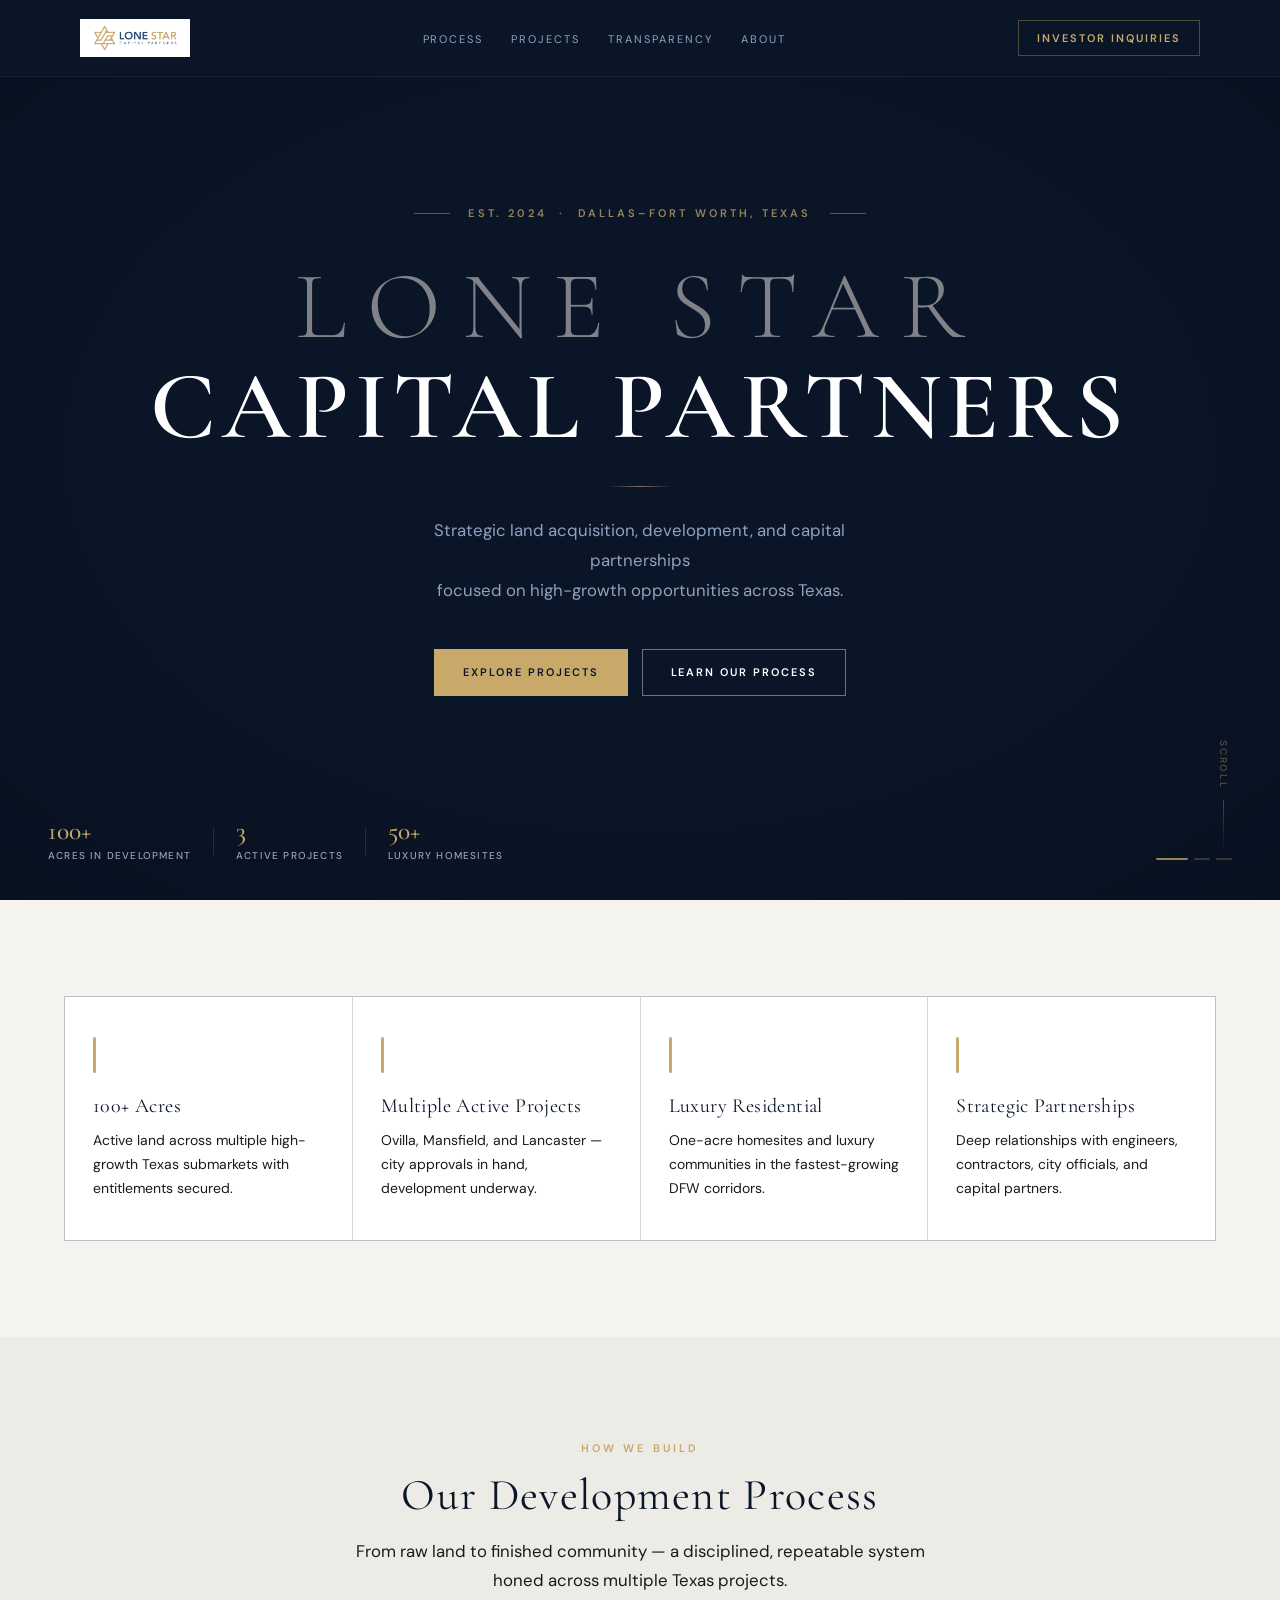
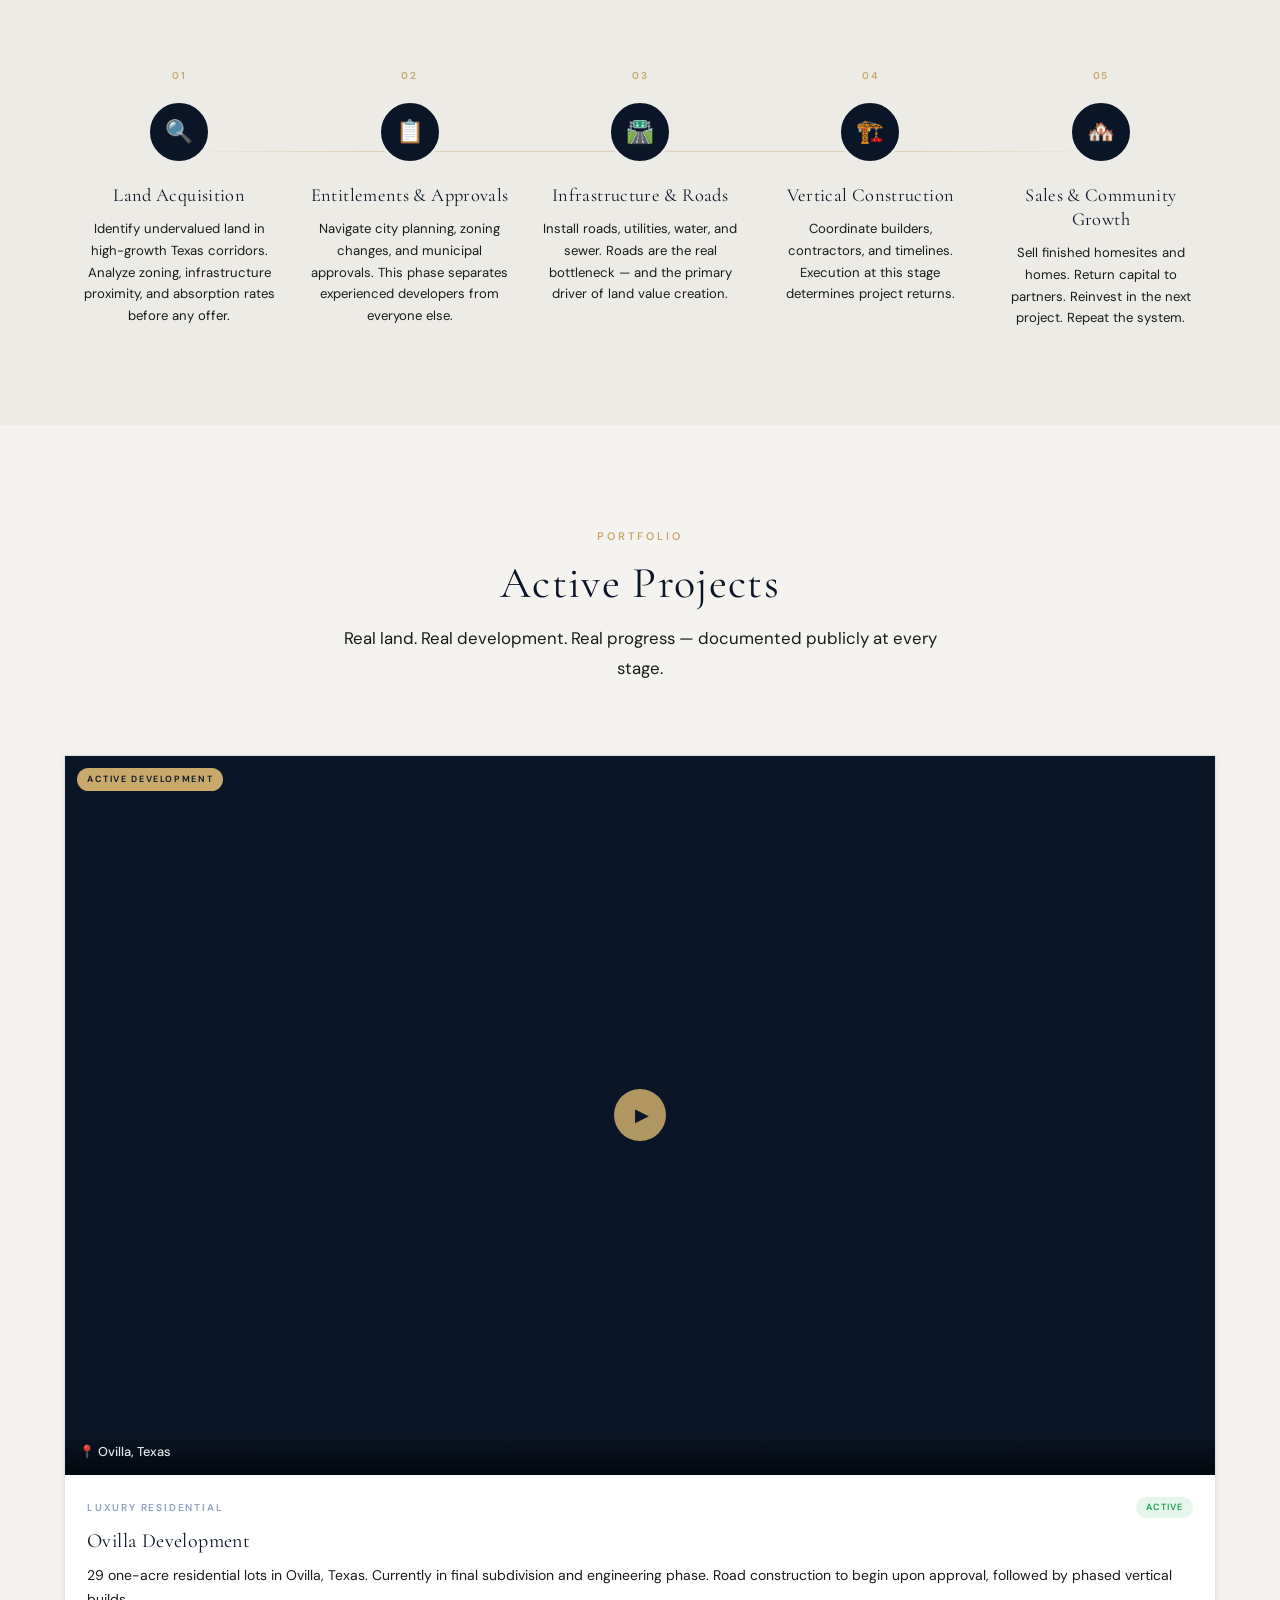
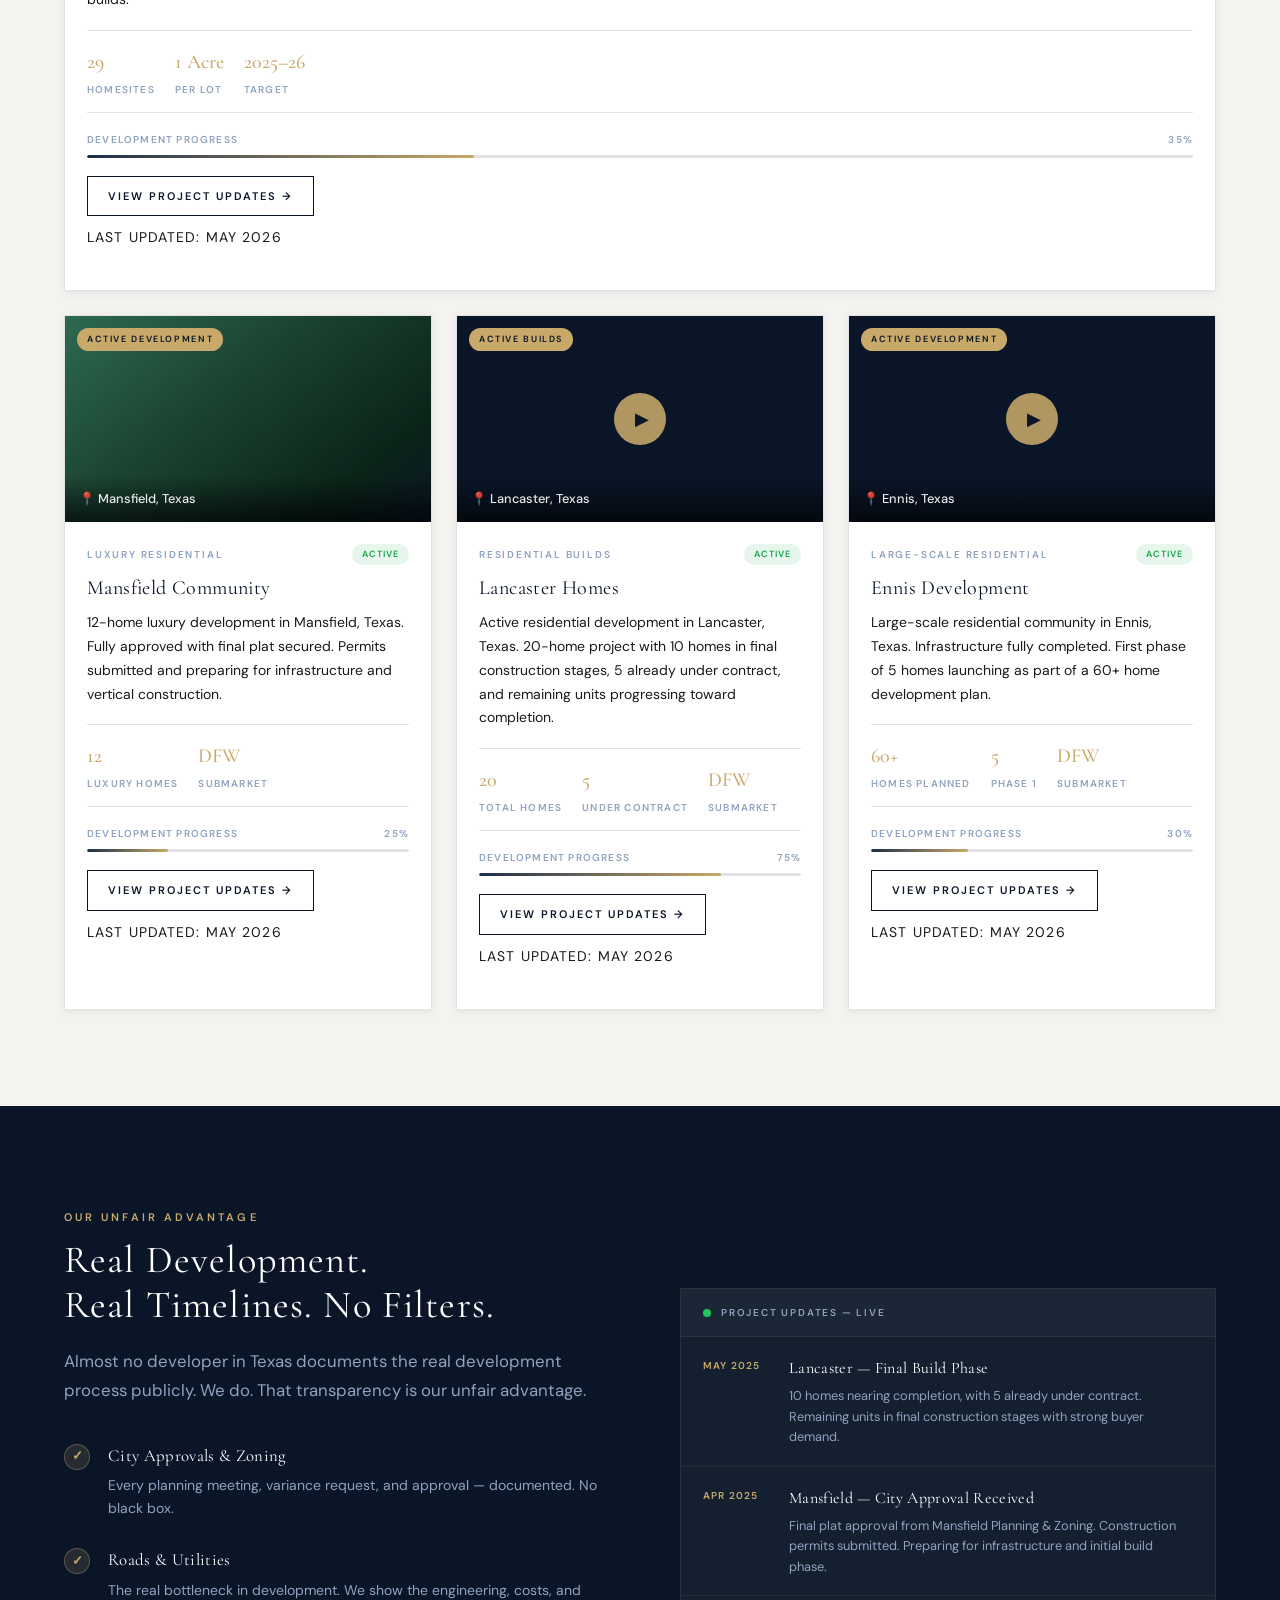
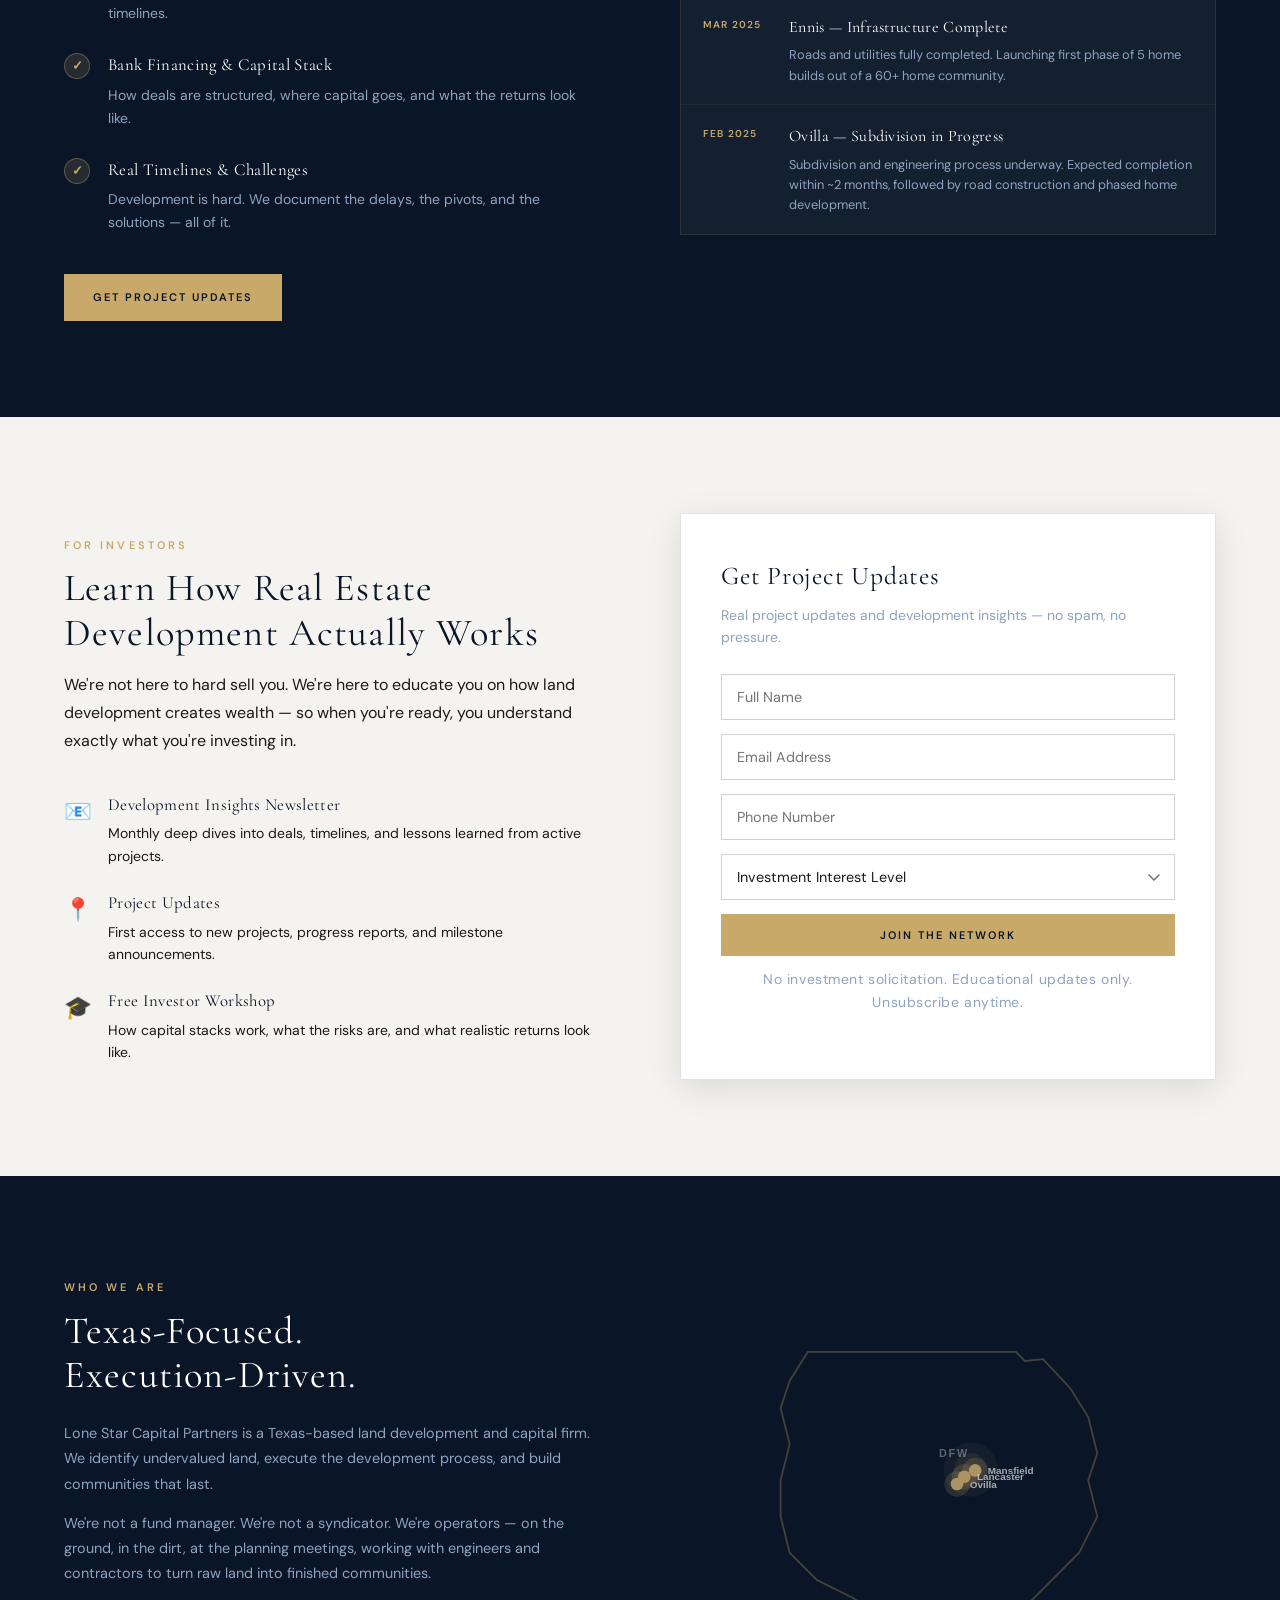
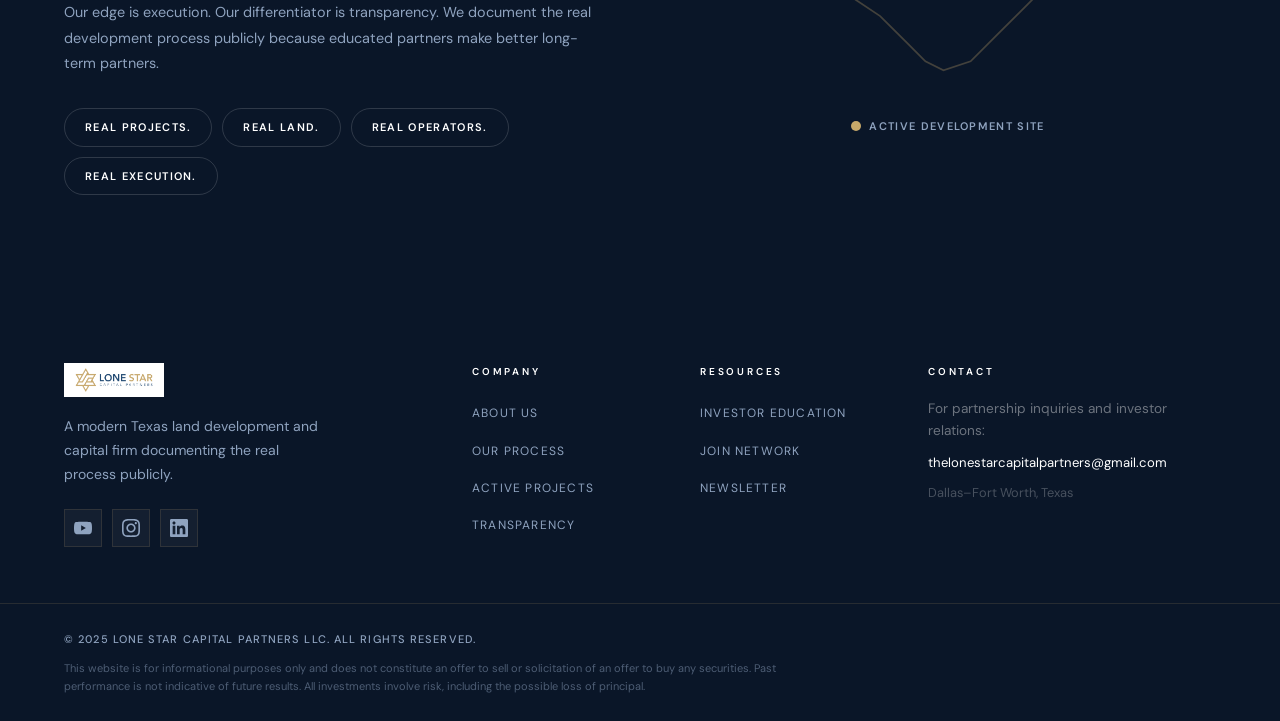
==== index.html @ 6912a1c1 "Set road.mov as autoplay muted hero background video" ====
<!DOCTYPE html>
<html lang="en">
<head>
  <meta charset="UTF-8">
  <meta name="viewport" content="width=device-width, initial-scale=1.0">
  <title>Lone Star Capital Partners | Texas Land Development</title>
  <link rel="preconnect" href="https://fonts.googleapis.com">
  <link rel="preconnect" href="https://fonts.gstatic.com" crossorigin>
  <link href="https://fonts.googleapis.com/css2?family=Cormorant+Garamond:wght@300;400;500;600&family=DM+Sans:wght@300;400;500;600;700&display=swap" rel="stylesheet">
  <link rel="stylesheet" href="styles.css">
</head>
<body>

  <!-- NAVIGATION -->
  <nav class="navbar" id="navbar">
    <div class="nav-container">
      <a href="#" class="nav-logo">
        <img src="logo.png" alt="Lone Star Capital Partners" class="nav-logo-img">
      </a>
      <ul class="nav-links" id="navLinks">
        <li><a href="#process">Process</a></li>
        <li><a href="#projects">Projects</a></li>
        <li><a href="#transparency">Transparency</a></li>
        <!-- <li><a href="#media">Media</a></li> -->
        <li><a href="#about">About</a></li>
        <li><a href="#invest" class="nav-inquiry-mobile">Investor Inquiries</a></li>
      </ul>
      <a href="#invest" class="nav-inquiry">Investor Inquiries</a>
      <button class="hamburger" id="hamburger" aria-label="Open menu">
        <span></span><span></span><span></span>
      </button>
    </div>
  </nav>

  <!-- HERO -->
  <section class="hero" id="hero">
    <div class="hero-bg">
      <video class="hero-video" autoplay muted loop playsinline>
        <source src="road.mov" type="video/mp4">
      </video>
      <div class="hero-overlay"></div>
      <div class="hero-vignette"></div>
    </div>

    <div class="hero-content">
      <div class="hero-eyebrow">
        <span class="ey-line"></span>
        <span class="ey-text">Est. 2024 &nbsp;·&nbsp; Dallas–Fort Worth, Texas</span>
        <span class="ey-line"></span>
      </div>
      <h1 class="hero-headline">
        <span class="hl-light">Lone Star</span>
        <span class="hl-bold">Capital Partners</span>
      </h1>
      <div class="hero-rule"></div>
      <p class="hero-sub">
        Strategic land acquisition, development, and capital partnerships<br>
        focused on high-growth opportunities across Texas.
      </p>
      <div class="hero-ctas">
        <a href="#projects" class="btn btn-gold">Explore Projects</a>
        <a href="#process" class="btn btn-ghost">Learn Our Process</a>
      </div>
    </div>

    <div class="hero-foot">
      <div class="hero-stats">
        <div class="hst">
          <span class="hst-n">100+</span>
          <span class="hst-l">Acres in Development</span>
        </div>
        <div class="hst-div"></div>
        <div class="hst">
          <span class="hst-n">3</span>
          <span class="hst-l">Active Projects</span>
        </div>
        <div class="hst-div"></div>
        <div class="hst">
          <span class="hst-n">50+</span>
          <span class="hst-l">Luxury Homesites</span>
        </div>
      </div>
      <div class="hero-slide-dots">
        <span class="sdot active"></span>
        <span class="sdot"></span>
        <span class="sdot"></span>
      </div>
    </div>

    <div class="hero-scroll-cue">
      <span class="scroll-cue-label">Scroll</span>
      <div class="scroll-cue-line"></div>
    </div>
  </section>

  <!-- TRUST -->
  <section class="trust-section">
    <div class="container">
      <div class="trust-grid">
        <div class="trust-card" data-animate>
          <div class="trust-accent"></div>
          <h3>100+ Acres</h3>
          <p>Active land across multiple high-growth Texas submarkets with entitlements secured.</p>
        </div>
        <div class="trust-card" data-animate>
          <div class="trust-accent"></div>
          <h3>Multiple Active Projects</h3>
          <p>Ovilla, Mansfield, and Lancaster — city approvals in hand, development underway.</p>
        </div>
        <div class="trust-card" data-animate>
          <div class="trust-accent"></div>
          <h3>Luxury Residential</h3>
          <p>One-acre homesites and luxury communities in the fastest-growing DFW corridors.</p>
        </div>
        <div class="trust-card" data-animate>
          <div class="trust-accent"></div>
          <h3>Strategic Partnerships</h3>
          <p>Deep relationships with engineers, contractors, city officials, and capital partners.</p>
        </div>
      </div>
    </div>
  </section>

  <!-- PROCESS -->
  <section class="process-section" id="process">
    <div class="container">
      <div class="section-header" data-animate>
        <span class="section-label">How We Build</span>
        <h2>Our Development Process</h2>
        <p>From raw land to finished community — a disciplined, repeatable system honed across multiple Texas projects.</p>
      </div>
      <div class="process-timeline">
        <div class="process-step" data-animate>
          <div class="step-num">01</div>
          <div class="step-icon-wrap">
            <span class="step-icon">🔍</span>
          </div>
          <h3>Land Acquisition</h3>
          <p>Identify undervalued land in high-growth Texas corridors. Analyze zoning, infrastructure proximity, and absorption rates before any offer.</p>
        </div>
        <div class="process-step" data-animate>
          <div class="step-num">02</div>
          <div class="step-icon-wrap">
            <span class="step-icon">📋</span>
          </div>
          <h3>Entitlements & Approvals</h3>
          <p>Navigate city planning, zoning changes, and municipal approvals. This phase separates experienced developers from everyone else.</p>
        </div>
        <div class="process-step" data-animate>
          <div class="step-num">03</div>
          <div class="step-icon-wrap">
            <span class="step-icon">🛣️</span>
          </div>
          <h3>Infrastructure & Roads</h3>
          <p>Install roads, utilities, water, and sewer. Roads are the real bottleneck — and the primary driver of land value creation.</p>
        </div>
        <div class="process-step" data-animate>
          <div class="step-num">04</div>
          <div class="step-icon-wrap">
            <span class="step-icon">🏗️</span>
          </div>
          <h3>Vertical Construction</h3>
          <p>Coordinate builders, contractors, and timelines. Execution at this stage determines project returns.</p>
        </div>
        <div class="process-step" data-animate>
          <div class="step-num">05</div>
          <div class="step-icon-wrap">
            <span class="step-icon">🏘️</span>
          </div>
          <h3>Sales & Community Growth</h3>
          <p>Sell finished homesites and homes. Return capital to partners. Reinvest in the next project. Repeat the system.</p>
        </div>
      </div>
    </div>
  </section>

  <!-- PROJECTS -->
  <section class="projects-section" id="projects">
    <div class="container">
      <div class="section-header" data-animate>
        <span class="section-label">Portfolio</span>
        <h2>Active Projects</h2>
        <p>Real land. Real development. Real progress — documented publicly at every stage.</p>
      </div>
      <div class="projects-grid">

        <div class="project-card featured" data-animate>
          <div class="project-img video-thumb" data-yt="oOPb-NeK8ug">
            <div class="proj-bg ovilla-bg"></div>
            <div class="proj-badge">Active Development</div>
            <div class="proj-location">📍 Ovilla, Texas</div>
            <button class="proj-play-btn" aria-label="Play video">▶</button>
          </div>
          <div class="project-body">
            <div class="proj-meta">
              <span class="proj-type">Luxury Residential</span>
              <span class="proj-status">Active</span>
            </div>
            <h3>Ovilla Development</h3>
            <p>29 one-acre residential lots in Ovilla, Texas. Currently in final subdivision and engineering phase. Road construction to begin upon approval, followed by phased vertical builds.</p>
            <div class="proj-specs">
              <div class="spec"><span class="spec-n">29</span><span class="spec-l">Homesites</span></div>
              <div class="spec"><span class="spec-n">1 Acre</span><span class="spec-l">Per Lot</span></div>
              <div class="spec"><span class="spec-n">2025–26</span><span class="spec-l">Target</span></div>
            </div>
            <div class="proj-progress">
              <div class="progress-label"><span>Development Progress</span><span>35%</span></div>
              <div class="progress-bar"><div class="progress-fill" data-width="35"></div></div>
            </div>
            <a href="#transparency" class="btn btn-outline-navy">View Project Updates →</a>
            <p class="proj-updated">Last updated: May 2026</p>
          </div>
        </div>

        <div class="project-card" data-animate>
          <div class="project-img">
            <div class="proj-bg mansfield-bg"></div>
            <div class="proj-badge">Active Development</div>
            <div class="proj-location">📍 Mansfield, Texas</div>
          </div>
          <div class="project-body">
            <div class="proj-meta">
              <span class="proj-type">Luxury Residential</span>
              <span class="proj-status">Active</span>
            </div>
            <h3>Mansfield Community</h3>
            <p>12-home luxury development in Mansfield, Texas. Fully approved with final plat secured. Permits submitted and preparing for infrastructure and vertical construction.</p>
            <div class="proj-specs">
              <div class="spec"><span class="spec-n">12</span><span class="spec-l">Luxury Homes</span></div>
              <div class="spec"><span class="spec-n">DFW</span><span class="spec-l">Submarket</span></div>
            </div>
            <div class="proj-progress">
              <div class="progress-label"><span>Development Progress</span><span>25%</span></div>
              <div class="progress-bar"><div class="progress-fill" data-width="25"></div></div>
            </div>
            <a href="#transparency" class="btn btn-outline-navy">View Project Updates →</a>
            <p class="proj-updated">Last updated: May 2026</p>
          </div>
        </div>

        <div class="project-card" data-animate>
          <div class="project-img video-thumb" data-yt="fOcrOzvu8ak">
            <div class="proj-bg lancaster-bg"></div>
            <div class="proj-badge">Active Builds</div>
            <div class="proj-location">📍 Lancaster, Texas</div>
            <button class="proj-play-btn" aria-label="Play video">▶</button>
          </div>
          <div class="project-body">
            <div class="proj-meta">
              <span class="proj-type">Residential Builds</span>
              <span class="proj-status">Active</span>
            </div>
            <h3>Lancaster Homes</h3>
            <p>Active residential development in Lancaster, Texas. 20-home project with 10 homes in final construction stages, 5 already under contract, and remaining units progressing toward completion.</p>
            <div class="proj-specs">
              <div class="spec"><span class="spec-n">20</span><span class="spec-l">Total Homes</span></div>
              <div class="spec"><span class="spec-n">5</span><span class="spec-l">Under Contract</span></div>
              <div class="spec"><span class="spec-n">DFW</span><span class="spec-l">Submarket</span></div>
            </div>
            <div class="proj-progress">
              <div class="progress-label"><span>Development Progress</span><span>75%</span></div>
              <div class="progress-bar"><div class="progress-fill" data-width="75"></div></div>
            </div>
            <a href="#transparency" class="btn btn-outline-navy">View Project Updates →</a>
            <p class="proj-updated">Last updated: May 2026</p>
          </div>
        </div>

        <div class="project-card" data-animate>
          <div class="project-img video-thumb" data-yt="M5dX96jWqcQ">
            <div class="proj-bg ennis-bg"></div>
            <div class="proj-badge">Active Development</div>
            <div class="proj-location">📍 Ennis, Texas</div>
            <button class="proj-play-btn" aria-label="Play video">▶</button>
          </div>
          <div class="project-body">
            <div class="proj-meta">
              <span class="proj-type">Large-Scale Residential</span>
              <span class="proj-status">Active</span>
            </div>
            <h3>Ennis Development</h3>
            <p>Large-scale residential community in Ennis, Texas. Infrastructure fully completed. First phase of 5 homes launching as part of a 60+ home development plan.</p>
            <div class="proj-specs">
              <div class="spec"><span class="spec-n">60+</span><span class="spec-l">Homes Planned</span></div>
              <div class="spec"><span class="spec-n">5</span><span class="spec-l">Phase 1</span></div>
              <div class="spec"><span class="spec-n">DFW</span><span class="spec-l">Submarket</span></div>
            </div>
            <div class="proj-progress">
              <div class="progress-label"><span>Development Progress</span><span>30%</span></div>
              <div class="progress-bar"><div class="progress-fill" data-width="30"></div></div>
            </div>
            <a href="#transparency" class="btn btn-outline-navy">View Project Updates →</a>
            <p class="proj-updated">Last updated: May 2026</p>
          </div>
        </div>

      </div>
    </div>
  </section>

  <!-- TRANSPARENCY -->
  <section class="transparency-section" id="transparency">
    <div class="container">
      <div class="trans-inner">
        <div class="trans-text" data-animate>
          <span class="section-label">Our Unfair Advantage</span>
          <h2>Real Development.<br>Real Timelines. No Filters.</h2>
          <p class="trans-lead">Almost no developer in Texas documents the real development process publicly. We do. That transparency is our unfair advantage.</p>
          <div class="trans-items">
            <div class="trans-item">
              <div class="trans-check">✓</div>
              <div>
                <strong>City Approvals & Zoning</strong>
                <p>Every planning meeting, variance request, and approval — documented. No black box.</p>
              </div>
            </div>
            <div class="trans-item">
              <div class="trans-check">✓</div>
              <div>
                <strong>Roads & Utilities</strong>
                <p>The real bottleneck in development. We show the engineering, costs, and timelines.</p>
              </div>
            </div>
            <div class="trans-item">
              <div class="trans-check">✓</div>
              <div>
                <strong>Bank Financing & Capital Stack</strong>
                <p>How deals are structured, where capital goes, and what the returns look like.</p>
              </div>
            </div>
            <div class="trans-item">
              <div class="trans-check">✓</div>
              <div>
                <strong>Real Timelines & Challenges</strong>
                <p>Development is hard. We document the delays, the pivots, and the solutions — all of it.</p>
              </div>
            </div>
          </div>
          <a href="#invest" class="btn btn-red">Get Project Updates</a>
        </div>
        <div class="trans-feed" data-animate>
          <div class="feed-card">
            <div class="feed-header">
              <span class="feed-dot"></span>
              Project Updates — Live
            </div>
            <div class="feed-item">
              <div class="feed-date">May 2025</div>
              <div class="feed-content">
                <strong>Lancaster — Final Build Phase</strong>
                <p>10 homes nearing completion, with 5 already under contract. Remaining units in final construction stages with strong buyer demand.</p>
              </div>
            </div>
            <div class="feed-item">
              <div class="feed-date">Apr 2025</div>
              <div class="feed-content">
                <strong>Mansfield — City Approval Received</strong>
                <p>Final plat approval from Mansfield Planning & Zoning. Construction permits submitted. Preparing for infrastructure and initial build phase.</p>
              </div>
            </div>
            <div class="feed-item">
              <div class="feed-date">Mar 2025</div>
              <div class="feed-content">
                <strong>Ennis — Infrastructure Complete</strong>
                <p>Roads and utilities fully completed. Launching first phase of 5 home builds out of a 60+ home community.</p>
              </div>
            </div>
            <div class="feed-item">
              <div class="feed-date">Feb 2025</div>
              <div class="feed-content">
                <strong>Ovilla — Subdivision in Progress</strong>
                <p>Subdivision and engineering process underway. Expected completion within ~2 months, followed by road construction and phased home development.</p>
              </div>
            </div>
          </div>
        </div>
      </div>
    </div>
  </section>

  <!-- MEDIA -->
  <section class="media-section" id="media">
    <div class="container">
      <div class="section-header" data-animate>
        <span class="section-label">Field Notes</span>
        <h2>From the Ground Up</h2>
        <p>Documentary-style content from every phase of development. No gatekeeping.</p>
      </div>
      <div class="media-grid">
        <div class="media-card media-featured" data-animate>
          <div class="media-thumb">
            <div class="media-bg video1-bg"></div>
            <div class="play-btn">▶</div>
            <div class="media-dur">12:34</div>
          </div>
          <div class="media-body">
            <span class="media-tag">Field Visit</span>
            <h3>Walking 30 Acres Before Development</h3>
            <p>A raw walkthrough of the Ovilla site before a single blade hits the ground. This is what opportunity looks like.</p>
          </div>
        </div>
        <div class="media-card" data-animate>
          <div class="media-thumb">
            <div class="media-bg video2-bg"></div>
            <div class="play-btn">▶</div>
            <div class="media-dur">8:47</div>
          </div>
          <div class="media-body">
            <span class="media-tag">Education</span>
            <h3>How Texas Land Development Actually Works</h3>
            <p>The real process — raw land to finished community. No gatekeeping.</p>
          </div>
        </div>
        <div class="media-card" data-animate>
          <div class="media-thumb">
            <div class="media-bg video3-bg"></div>
            <div class="play-btn">▶</div>
            <div class="media-dur">15:22</div>
          </div>
          <div class="media-body">
            <span class="media-tag">Deep Dive</span>
            <h3>Why Roads Are the Real Bottleneck</h3>
            <p>Infrastructure determines everything. Here's why roads take so long and cost so much.</p>
          </div>
        </div>
        <div class="media-card media-wide" data-animate>
          <div class="media-thumb">
            <div class="media-bg video4-bg"></div>
            <div class="play-btn">▶</div>
            <div class="media-dur">19:08</div>
          </div>
          <div class="media-body">
            <span class="media-tag">Behind the Scenes</span>
            <h3>Inside a Luxury Community Build</h3>
            <p>From engineering meetings to finished homes — a complete look at the construction phase from start to delivery.</p>
          </div>
        </div>
      </div>
    </div>
  </section>

  <!-- INVESTOR EDUCATION -->
  <section class="invest-section" id="invest">
    <div class="container">
      <div class="invest-inner" data-animate>
        <div class="invest-text">
          <span class="section-label">For Investors</span>
          <h2>Learn How Real Estate Development Actually Works</h2>
          <p>We're not here to hard sell you. We're here to educate you on how land development creates wealth — so when you're ready, you understand exactly what you're investing in.</p>
          <div class="offerings">
            <div class="offering">
              <span class="offering-icon">📧</span>
              <div>
                <strong>Development Insights Newsletter</strong>
                <p>Monthly deep dives into deals, timelines, and lessons learned from active projects.</p>
              </div>
            </div>
            <div class="offering">
              <span class="offering-icon">📍</span>
              <div>
                <strong>Project Updates</strong>
                <p>First access to new projects, progress reports, and milestone announcements.</p>
              </div>
            </div>
            <div class="offering">
              <span class="offering-icon">🎓</span>
              <div>
                <strong>Free Investor Workshop</strong>
                <p>How capital stacks work, what the risks are, and what realistic returns look like.</p>
              </div>
            </div>
          </div>
        </div>
        <div class="invest-form">
          <div class="form-card">
            <h3>Get Project Updates</h3>
            <p>Real project updates and development insights — no spam, no pressure.</p>
            <form id="signupForm" novalidate>
              <div class="form-group">
                <input type="text" name="name" placeholder="Full Name" required>
                <p class="form-error"></p>
              </div>
              <div class="form-group">
                <input type="email" name="email" placeholder="Email Address" required>
                <p class="form-error"></p>
              </div>
              <div class="form-group">
                <input type="tel" name="phone" placeholder="Phone Number" required>
                <p class="form-error"></p>
              </div>
              <div class="form-group">
                <select name="interest" required>
                  <option value="" disabled selected>Investment Interest Level</option>
                  <option>Just learning — not investing yet</option>
                  <option>Actively researching opportunities</option>
                  <option>Ready to invest in the right deal</option>
                </select>
                <p class="form-error"></p>
              </div>
              <button type="submit" class="btn btn-red full-width" id="formBtn">Join the Network</button>
            </form>
            <p class="form-note">No investment solicitation. Educational updates only. Unsubscribe anytime.</p>
          </div>
        </div>
      </div>
    </div>
  </section>

  <!-- ABOUT -->
  <section class="about-section" id="about">
    <div class="container">
      <div class="about-inner">
        <div class="about-text" data-animate>
          <span class="section-label">Who We Are</span>
          <h2>Texas-Focused.<br>Execution-Driven.</h2>
          <p class="about-lead">Lone Star Capital Partners is a Texas-based land development and capital firm. We identify undervalued land, execute the development process, and build communities that last.</p>
          <p>We're not a fund manager. We're not a syndicator. We're operators — on the ground, in the dirt, at the planning meetings, working with engineers and contractors to turn raw land into finished communities.</p>
          <p>Our edge is execution. Our differentiator is transparency. We document the real development process publicly because educated partners make better long-term partners.</p>
          <div class="about-values">
            <span class="value-pill">Real Projects.</span>
            <span class="value-pill">Real Land.</span>
            <span class="value-pill">Real Operators.</span>
            <span class="value-pill">Real Execution.</span>
          </div>
        </div>
        <div class="about-map" data-animate>
          <div class="map-wrap">
            <svg viewBox="0 0 420 400" class="texas-svg" xmlns="http://www.w3.org/2000/svg">
              <!-- Texas outline (simplified) -->
              <path d="M55,22 L285,22 L295,32 L315,30 L345,62 L365,94 L375,134 L365,164 L375,204 L355,244 L325,274 L295,304 L265,334 L235,364 L205,374 L185,364 L165,344 L135,314 L105,294 L65,274 L35,244 L25,204 L25,164 L35,124 L25,84 L35,54 Z"
                fill="none" stroke="rgba(200,169,110,0.35)" stroke-width="2"/>
              <!-- DFW glow -->
              <circle cx="235" cy="152" r="30" fill="rgba(200,169,110,0.07)"/>
              <circle cx="235" cy="152" r="18" fill="rgba(200,169,110,0.1)"/>
              <!-- Project markers -->
              <g>
                <circle cx="220" cy="168" r="7" fill="#C8A96E"/>
                <circle cx="220" cy="168" r="14" fill="rgba(200,169,110,0.2)"/>
                <text x="234" y="172" font-family="Inter,sans-serif" font-size="11" fill="rgba(255,255,255,0.75)" font-weight="600">Ovilla</text>
              </g>
              <g>
                <circle cx="240" cy="153" r="7" fill="#C8A96E"/>
                <circle cx="240" cy="153" r="14" fill="rgba(200,169,110,0.2)"/>
                <text x="254" y="157" font-family="Inter,sans-serif" font-size="11" fill="rgba(255,255,255,0.75)" font-weight="600">Mansfield</text>
              </g>
              <g>
                <circle cx="228" cy="160" r="7" fill="#C8A96E"/>
                <circle cx="228" cy="160" r="14" fill="rgba(200,169,110,0.2)"/>
                <text x="242" y="164" font-family="Inter,sans-serif" font-size="11" fill="rgba(255,255,255,0.75)" font-weight="600">Lancaster</text>
              </g>
              <text x="200" y="138" font-family="Montserrat,sans-serif" font-size="12" fill="rgba(255,255,255,0.4)" font-weight="700" letter-spacing="2">DFW</text>
            </svg>
            <div class="map-legend">
              <span class="legend-dot"></span>
              <span>Active Development Site</span>
            </div>
          </div>
        </div>
      </div>
    </div>
  </section>

  <!-- FOOTER -->
  <footer class="footer" id="contact">
    <div class="footer-top">
      <div class="container">
        <div class="footer-grid">
          <div class="footer-brand">
            <a href="#" class="nav-logo">
              <img src="logo.png" alt="Lone Star Capital Partners" class="nav-logo-img footer-logo-img">
            </a>
            <p class="footer-tagline">A modern Texas land development and capital firm documenting the real process publicly.</p>
            <div class="social-row">
              <a href="#" class="social-btn" aria-label="YouTube">
                <svg width="18" height="18" viewBox="0 0 24 24" fill="currentColor"><path d="M23.498 6.186a3.016 3.016 0 0 0-2.122-2.136C19.505 3.545 12 3.545 12 3.545s-7.505 0-9.377.505A3.017 3.017 0 0 0 .502 6.186C0 8.07 0 12 0 12s0 3.93.502 5.814a3.016 3.016 0 0 0 2.122 2.136c1.871.505 9.376.505 9.376.505s7.505 0 9.377-.505a3.015 3.015 0 0 0 2.122-2.136C24 15.93 24 12 24 12s0-3.93-.502-5.814zM9.545 15.568V8.432L15.818 12l-6.273 3.568z"/></svg>
              </a>
              <a href="#" class="social-btn" aria-label="Instagram">
                <svg width="18" height="18" viewBox="0 0 24 24" fill="currentColor"><path d="M12 2.163c3.204 0 3.584.012 4.85.07 3.252.148 4.771 1.691 4.919 4.919.058 1.265.069 1.645.069 4.849 0 3.205-.012 3.584-.069 4.849-.149 3.225-1.664 4.771-4.919 4.919-1.266.058-1.644.07-4.85.07-3.204 0-3.584-.012-4.849-.07-3.26-.149-4.771-1.699-4.919-4.92-.058-1.265-.07-1.644-.07-4.849 0-3.204.013-3.583.07-4.849.149-3.227 1.664-4.771 4.919-4.919 1.266-.057 1.645-.069 4.849-.069zm0-2.163c-3.259 0-3.667.014-4.947.072-4.358.2-6.78 2.618-6.98 6.98-.059 1.281-.073 1.689-.073 4.948 0 3.259.014 3.668.072 4.948.2 4.358 2.618 6.78 6.98 6.98 1.281.058 1.689.072 4.948.072 3.259 0 3.668-.014 4.948-.072 4.354-.2 6.782-2.618 6.979-6.98.059-1.28.073-1.689.073-4.948 0-3.259-.014-3.667-.072-4.947-.196-4.354-2.617-6.78-6.979-6.98-1.281-.059-1.69-.073-4.949-.073zm0 5.838c-3.403 0-6.162 2.759-6.162 6.162s2.759 6.163 6.162 6.163 6.162-2.759 6.162-6.163c0-3.403-2.759-6.162-6.162-6.162zm0 10.162c-2.209 0-4-1.79-4-4 0-2.209 1.791-4 4-4s4 1.791 4 4c0 2.21-1.791 4-4 4zm6.406-11.845c-.796 0-1.441.645-1.441 1.44s.645 1.44 1.441 1.44c.795 0 1.439-.645 1.439-1.44s-.644-1.44-1.439-1.44z"/></svg>
              </a>
              <a href="#" class="social-btn" aria-label="LinkedIn">
                <svg width="18" height="18" viewBox="0 0 24 24" fill="currentColor"><path d="M20.447 20.452h-3.554v-5.569c0-1.328-.027-3.037-1.852-3.037-1.853 0-2.136 1.445-2.136 2.939v5.667H9.351V9h3.414v1.561h.046c.477-.9 1.637-1.85 3.37-1.85 3.601 0 4.267 2.37 4.267 5.455v6.286zM5.337 7.433c-1.144 0-2.063-.926-2.063-2.065 0-1.138.92-2.063 2.063-2.063 1.14 0 2.064.925 2.064 2.063 0 1.139-.925 2.065-2.064 2.065zm1.782 13.019H3.555V9h3.564v11.452zM22.225 0H1.771C.792 0 0 .774 0 1.729v20.542C0 23.227.792 24 1.771 24h20.451C23.2 24 24 23.227 24 22.271V1.729C24 .774 23.2 0 22.222 0h.003z"/></svg>
              </a>
            </div>
          </div>
          <div class="footer-col">
            <h4>Company</h4>
            <ul>
              <li><a href="#about">About Us</a></li>
              <li><a href="#process">Our Process</a></li>
              <li><a href="#projects">Active Projects</a></li>
              <li><a href="#transparency">Transparency</a></li>
            </ul>
          </div>
          <div class="footer-col">
            <h4>Resources</h4>
            <ul>
              <!-- <li><a href="#media">Field Notes</a></li> -->
              <li><a href="#invest">Investor Education</a></li>
              <li><a href="#invest">Join Network</a></li>
              <li><a href="#invest">Newsletter</a></li>
            </ul>
          </div>
          <div class="footer-col">
            <h4>Contact</h4>
            <p style="font-size:0.85rem;color:rgba(255,255,255,0.4);margin-bottom:10px;line-height:1.6;">For partnership inquiries and investor relations:</p>
            <a href="mailto:thelonestarcapitalpartners@gmail.com" class="footer-email">thelonestarcapitalpartners@gmail.com</a>
            <p style="font-size:0.8rem;color:rgba(255,255,255,0.25);margin-top:8px;">Dallas–Fort Worth, Texas</p>
          </div>
        </div>
      </div>
    </div>
    <div class="footer-bottom">
      <div class="container">
        <p class="footer-copy">© 2025 Lone Star Capital Partners LLC. All rights reserved.</p>
        <p class="footer-legal">This website is for informational purposes only and does not constitute an offer to sell or solicitation of an offer to buy any securities. Past performance is not indicative of future results. All investments involve risk, including the possible loss of principal.</p>
      </div>
    </div>
  </footer>

  <!-- VIDEO MODAL -->
  <div class="video-modal" id="videoModal">
    <div class="video-modal-overlay"></div>
    <div class="video-modal-inner">
      <button class="video-modal-close" id="videoModalClose">✕</button>
      <iframe id="videoModalPlayer" frameborder="0" allow="autoplay; fullscreen; picture-in-picture" allowfullscreen></iframe>
    </div>
  </div>

  <script src="script.js"></script>
</body>
</html>
---- styles.css ----
/* ============================================================
   ROOT VARIABLES
   ============================================================ */
:root {
  --navy:       #0A1628;   /* Primary brand — very dark navy */
  --navy-l:     #1C2E4A;   /* Hover / secondary surface */
  --navy-mid:   #1C2E4A;   /* Secondary dark surface */
  --red:        #C8A96A;   /* Accent Gold */
  --red-h:      #A88B50;   /* Accent Gold hover */
  --white:      #FFFFFF;
  --off:        #F5F3EF;   /* Warm soft white — page bg */
  --off-alt:    #EDEBE6;   /* Slightly warmer alt bg */
  --mist:       #8FA3BF;   /* Muted text on dark bg */
  --gray-l:     rgba(10,22,40,0.12);  /* Subtle borders */
  --gray-m:     rgba(10,22,40,0.2);   /* Form borders */
  --gray-t:     #1A1A1A;   /* Body text on light bg */
  --dark:       #1A1A1A;   /* Main text */

  --fh: 'Cormorant Garamond', Georgia, serif;
  --fb: 'DM Sans', 'Helvetica Neue', Arial, sans-serif;

  --w: 1200px;
  --sp: 96px;
  --r: 0;
  --rm: 0;
  --rl: 0;

  --t: all 0.3s ease;
  --sh-sm: 0 2px 8px rgba(0,0,0,0.07);
  --sh-md: 0 8px 32px rgba(0,0,0,0.11);
  --sh-lg: 0 20px 60px rgba(0,0,0,0.16);
}

/* ============================================================
   RESET
   ============================================================ */
*, *::before, *::after { box-sizing: border-box; margin: 0; padding: 0; }
html { scroll-behavior: smooth; font-size: 16px; }
body { font-family: var(--fb); color: var(--dark); background: var(--off); line-height: 1.7; overflow-x: hidden; }
a { color: inherit; text-decoration: none; }
ul { list-style: none; }
button { cursor: pointer; border: none; background: none; font-family: inherit; }
img { max-width: 100%; display: block; }

/* ============================================================
   SCROLL PROGRESS
   ============================================================ */
.scroll-progress {
  position: fixed; top: 0; left: 0; width: 0%;
  height: 3px; background: var(--red); z-index: 1000;
  transition: width 0.1s linear;
}

/* ============================================================
   LAYOUT
   ============================================================ */
.container { max-width: var(--w); margin: 0 auto; padding: 0 24px; }

/* ============================================================
   BUTTONS
   ============================================================ */
.btn {
  display: inline-flex; align-items: center; gap: 8px;
  padding: 13px 28px;
  font-family: var(--fb); font-size: 11px; font-weight: 600;
  letter-spacing: 0.18em; text-transform: uppercase;
  border-radius: 0; border: 1.5px solid transparent;
  transition: var(--t); cursor: pointer; white-space: nowrap;
}
.btn-red { background: var(--red); color: var(--navy); border-color: var(--red); }
.btn-red:hover { opacity: 0.88; }
.btn-ghost { background: transparent; color: var(--white); border-color: rgba(255,255,255,0.4); }
.btn-ghost:hover { border-color: var(--red); color: var(--red); }
.btn-outline-navy { background: transparent; color: var(--navy); border-color: var(--navy); padding: 10px 20px; font-size: 11px; }
.btn-outline-navy:hover { background: var(--navy); color: var(--white); }
.btn.full-width { width: 100%; justify-content: center; }

/* Gold primary (hero) */
.btn-gold { background: var(--red); color: var(--navy); border-color: var(--red); }
.btn-gold:hover { opacity: 0.88; }

/* ============================================================
   SECTION HEADER UTILITY
   ============================================================ */
.section-label {
  display: inline-block; font-family: var(--fb); font-size: 11px;
  font-weight: 600; letter-spacing: 0.28em; text-transform: uppercase;
  color: var(--red); margin-bottom: 12px;
}
.section-header { text-align: center; max-width: 620px; margin: 0 auto 72px; }
.section-header h2 {
  font-family: var(--fh); font-size: clamp(2rem, 3.5vw, 2.75rem);
  font-weight: 400; color: var(--navy); margin-bottom: 16px; line-height: 1.15; letter-spacing: 0.03em;
}
.section-header p { font-size: 1.05rem; color: var(--gray-t); line-height: 1.75; }

/* ============================================================
   NAVIGATION
   ============================================================ */
.navbar {
  position: fixed; top: 0; left: 0; right: 0; z-index: 900;
  background: var(--navy);
  border-bottom: 1px solid rgba(200,169,106,0.08);
  transition: var(--t);
}
.navbar.scrolled {
  background: rgba(10,22,40,0.97);
  backdrop-filter: blur(12px);
  -webkit-backdrop-filter: blur(12px);
  border-bottom-color: rgba(200,169,106,0.15);
  box-shadow: 0 1px 0 rgba(200,169,106,0.1), 0 8px 32px rgba(10,22,40,0.4);
}

.nav-container {
  max-width: var(--w); margin: 0 auto; padding: 0 40px;
  height: 76px; display: flex; align-items: center; justify-content: space-between;
}

.nav-logo { display: flex; align-items: center; text-decoration: none; }
.nav-logo-img {
  height: 38px;
  width: auto;
  display: block;
  background: var(--white);
  padding: 5px 12px;
}
.footer-logo-img {
  height: 34px;
  padding: 4px 10px;
  background: var(--white);
}

.nav-links { display: flex; align-items: center; gap: 0; }
.nav-links li a {
  font-family: var(--fb); font-size: 11px; font-weight: 400;
  letter-spacing: 0.18em; text-transform: uppercase;
  color: var(--mist); padding: 8px 14px;
  transition: var(--t); position: relative;
}
.nav-links li a::after {
  content: ''; position: absolute; bottom: 4px; left: 14px; right: 14px;
  height: 1px; background: var(--red); transform: scaleX(0);
  transition: transform 0.25s ease; transform-origin: center;
}
.nav-links li a:hover { color: var(--white); }
.nav-links li a:hover::after { transform: scaleX(1); }

/* Desktop inquiry link */
.nav-inquiry {
  font-family: var(--fb); font-size: 11px; font-weight: 600;
  letter-spacing: 0.18em; text-transform: uppercase;
  color: var(--red); border: 1px solid rgba(200,169,106,0.35);
  padding: 8px 18px; border-radius: 0; transition: var(--t);
  white-space: nowrap;
}
.nav-inquiry:hover {
  background: rgba(200,169,106,0.1);
  border-color: rgba(200,169,106,0.6);
  color: var(--white);
}
/* Hide mobile inquiry link in desktop nav list */
.nav-inquiry-mobile { display: none; }

.hamburger { display: none; flex-direction: column; gap: 5px; padding: 8px; }
.hamburger span { display: block; width: 22px; height: 1.5px; background: var(--white); border-radius: 2px; transition: var(--t); }
.hamburger.open span:nth-child(1) { transform: translateY(6.5px) rotate(45deg); }
.hamburger.open span:nth-child(2) { opacity: 0; }
.hamburger.open span:nth-child(3) { transform: translateY(-6.5px) rotate(-45deg); }

/* ============================================================
   HERO
   ============================================================ */
.hero {
  position: relative;
  height: 100vh; min-height: 680px;
  display: flex; flex-direction: column;
  align-items: center; justify-content: center;
  overflow: hidden; background: #0A1628;
}

/* Background layers */
.hero-bg { position: absolute; inset: 0; }

.hero-video {
  position: absolute; inset: 0;
  width: 100%; height: 100%;
  object-fit: cover;
  z-index: 0;
}

.hero-overlay {
  position: absolute; inset: 0;
  background: rgba(10,22,40,0.52);
  z-index: 1;
}

.hero-grid {
  position: absolute; inset: 0; z-index: 2;
  background-image:
    linear-gradient(rgba(200,169,106,0.04) 1px, transparent 1px),
    linear-gradient(90deg, rgba(200,169,106,0.04) 1px, transparent 1px);
  background-size: 64px 64px;
  mask-image: radial-gradient(ellipse 65% 60% at 50% 50%, black, transparent);
  -webkit-mask-image: radial-gradient(ellipse 65% 60% at 50% 50%, black, transparent);
}

.hero-vignette {
  position: absolute; inset: 0; z-index: 3;
  background: radial-gradient(ellipse 95% 90% at 50% 50%, transparent 38%, rgba(5,10,20,0.6) 100%);
}

/* CENTERED CONTENT */
.hero-content {
  position: relative; z-index: 10;
  text-align: center; padding: 0 24px;
  animation: heroIn 1.4s cubic-bezier(0.4,0,0.2,1) forwards;
}
@keyframes heroIn {
  from { opacity: 0; transform: translateY(20px); }
  to   { opacity: 1; transform: translateY(0); }
}

/* Eyebrow */
.hero-eyebrow {
  display: flex; align-items: center; gap: 18px;
  justify-content: center; margin-bottom: 36px;
}
.ey-line { display: block; width: 36px; height: 1px; background: rgba(200,169,106,0.45); }
.ey-text {
  font-family: var(--fb); font-size: 11px; font-weight: 600;
  letter-spacing: 0.28em; text-transform: uppercase;
  color: rgba(200,169,106,0.75);
}

/* Main headline — two weight contrast */
.hero-headline {
  display: flex; flex-direction: column;
  align-items: center; gap: 2px;
  margin-bottom: 28px;
}
.hl-light {
  font-family: var(--fh);
  font-size: clamp(3.2rem, 7.5vw, 7rem);
  font-weight: 300; letter-spacing: 0.22em; text-transform: uppercase;
  color: rgba(245,240,232,0.5); line-height: 1;
}
.hl-bold {
  font-family: var(--fh);
  font-size: clamp(3.2rem, 7.5vw, 7rem);
  font-weight: 600; letter-spacing: 0.06em; text-transform: uppercase;
  color: var(--white); line-height: 1.05;
}

/* Divider rule */
.hero-rule {
  width: 64px; height: 1px; margin: 0 auto 28px;
  background: linear-gradient(to right, transparent, rgba(200,169,106,0.65), transparent);
}

.hero-sub {
  font-size: clamp(0.9rem, 1.35vw, 1.05rem);
  color: var(--mist);
  line-height: 1.8; max-width: 500px;
  margin: 0 auto 44px;
}

.hero-ctas { display: flex; gap: 14px; justify-content: center; flex-wrap: wrap; }

/* Bottom bar: stats + slide dots */
.hero-foot {
  position: absolute; bottom: 0; left: 0; right: 0; z-index: 10;
  display: flex; align-items: flex-end; justify-content: space-between;
  padding: 0 48px 36px;
}
.hero-stats { display: flex; align-items: center; }
.hst { display: flex; flex-direction: column; gap: 3px; }
.hst-n {
  font-family: var(--fh); font-size: 1.6rem; font-weight: 500;
  color: var(--red); line-height: 1;
}
.hst-l {
  font-family: var(--fb); font-size: 10px; color: var(--mist);
  text-transform: uppercase; letter-spacing: 0.12em; font-weight: 500;
}
.hst-div { width: 1px; height: 28px; background: rgba(200,169,106,0.18); margin: 0 22px; }

/* Carousel-style slide dots (decorative) */
.hero-slide-dots { display: flex; align-items: center; gap: 6px; padding-bottom: 4px; }
.sdot {
  display: block; height: 2px; width: 16px;
  background: rgba(200,169,106,0.25); border-radius: 2px;
  transition: var(--t); cursor: default;
}
.sdot.active { width: 32px; background: rgba(200,169,106,0.75); }

/* Scroll cue — right side vertical */
.hero-scroll-cue {
  position: absolute; bottom: 48px; right: 48px; z-index: 10;
  display: flex; flex-direction: column; align-items: center; gap: 10px;
}
.scroll-cue-label {
  writing-mode: vertical-rl; font-family: var(--fb); font-size: 10px;
  letter-spacing: 0.18em; text-transform: uppercase;
  color: rgba(200,169,106,0.35); font-weight: 600;
}
.scroll-cue-line {
  width: 1px; height: 52px;
  background: linear-gradient(to bottom, rgba(200,169,106,0.35), transparent);
  animation: scanDown 2.2s ease infinite;
}
@keyframes scanDown {
  0%   { transform: scaleY(0); transform-origin: top; }
  50%  { transform: scaleY(1); transform-origin: top; }
  51%  { transform: scaleY(1); transform-origin: bottom; }
  100% { transform: scaleY(0); transform-origin: bottom; }
}
@keyframes blink { 0%,100% { opacity:1; } 50% { opacity:0.2; } }

/* ============================================================
   TRUST
   ============================================================ */
.trust-section { padding: var(--sp) 0; background: var(--off); }

.trust-grid {
  display: grid; grid-template-columns: repeat(4,1fr);
  gap: 1px; background: var(--gray-l);
  border: 1px solid var(--gray-l); overflow: hidden;
}
.trust-card {
  background: var(--white); padding: 40px 28px;
  position: relative; transition: var(--t);
}
.trust-card:hover { background: var(--off-alt); }
.trust-accent {
  width: 3px; height: 36px; background: var(--red);
  border-radius: 2px; margin-bottom: 20px;
}
.trust-card h3 {
  font-family: var(--fh); font-size: 1.25rem; font-weight: 400;
  color: var(--navy); margin-bottom: 10px; line-height: 1.3; letter-spacing: 0.02em;
}
.trust-card p { font-family: var(--fb); font-size: 0.875rem; color: var(--gray-t); line-height: 1.7; }

/* ============================================================
   PROCESS
   ============================================================ */
.process-section { padding: var(--sp) 0; background: var(--off-alt); }

.process-timeline {
  display: flex; position: relative; gap: 0;
  padding: 0 0 0 0;
}
.process-timeline::before {
  content: '';
  position: absolute;
  top: 84px;
  left: 10%; right: 10%;
  height: 1px;
  background: linear-gradient(to right, transparent, rgba(200,169,106,0.4) 20%, rgba(200,169,106,0.4) 80%, transparent);
}

.process-step {
  flex: 1; text-align: center; padding: 0 16px;
  position: relative; z-index: 1;
}
.step-num {
  font-family: var(--fb); font-size: 10px; font-weight: 600;
  color: var(--red); letter-spacing: 0.18em; margin-bottom: 16px; text-transform: uppercase;
}
.step-icon-wrap {
  width: 64px; height: 64px; background: var(--navy);
  border-radius: 50%; display: flex; align-items: center;
  justify-content: center; margin: 0 auto 20px;
  transition: var(--t); border: 3px solid var(--off-alt);
}
.process-step:hover .step-icon-wrap { background: var(--red); transform: scale(1.08); }
.step-icon { font-size: 1.4rem; }
.process-step h3 {
  font-family: var(--fh); font-size: 1.15rem; font-weight: 400;
  color: var(--navy); margin-bottom: 10px; line-height: 1.3; letter-spacing: 0.02em;
}
.process-step p { font-family: var(--fb); font-size: 0.82rem; color: var(--gray-t); line-height: 1.65; }

/* ============================================================
   PROJECTS
   ============================================================ */
.projects-section { padding: var(--sp) 0; background: var(--off); }

.projects-grid {
  display: grid;
  grid-template-columns: 1fr 1fr 1fr;
  gap: 24px;
}

.project-card.featured { grid-column: 1 / -1; }

.project-card {
  background: var(--white);
  overflow: hidden; border: 0.5px solid var(--gray-l);
  box-shadow: var(--sh-sm); transition: var(--t);
}
.project-card:hover { transform: translateY(-5px); box-shadow: var(--sh-lg); }

.project-img { position: relative; aspect-ratio: 16/9; overflow: hidden; }
.project-card.featured .project-img { aspect-ratio: 16/10; }
.proj-bg {
  position: absolute; inset: 0;
  background-size: cover; background-position: center;
  transition: transform 0.6s ease;
}
.project-card:hover .proj-bg { transform: scale(1.06); }

.ovilla-bg    { background: #0A1628 url('https://img.youtube.com/vi/oOPb-NeK8ug/maxresdefault.jpg') center/cover no-repeat; }
.mansfield-bg { background: linear-gradient(140deg,#2d6a4f 0%,#1b4332 40%,#0a2318 80%,#0A1628 100%); }
.lancaster-bg { background: #0A1628 url('https://img.youtube.com/vi/fOcrOzvu8ak/maxresdefault.jpg') center/cover no-repeat; }
.ennis-bg     { background: #0A1628 url('https://img.youtube.com/vi/M5dX96jWqcQ/maxresdefault.jpg') center/cover no-repeat; }

.proj-badge {
  position: absolute; top: 12px; left: 12px;
  background: var(--red); color: var(--navy);
  font-family: var(--fb); font-size: 9px; font-weight: 600;
  letter-spacing: 0.18em; text-transform: uppercase;
  padding: 4px 10px; border-radius: 100px;
}
.proj-location {
  position: absolute; bottom: 0; left: 0; right: 0;
  padding: 12px 14px;
  background: linear-gradient(to top, rgba(0,0,0,0.65), transparent);
  font-size: 0.8rem; color: rgba(255,255,255,0.9); font-weight: 500;
}

/* ── Video play button on project card ── */
.video-thumb { cursor: pointer; }
.proj-play-btn {
  position: absolute; top: 50%; left: 50%;
  transform: translate(-50%, -50%);
  width: 52px; height: 52px;
  background: rgba(200,169,106,0.88);
  border: none; border-radius: 50%;
  color: var(--navy); font-size: 18px;
  display: flex; align-items: center; justify-content: center;
  cursor: pointer; z-index: 3;
  transition: background 0.2s ease, transform 0.2s ease;
  padding-left: 3px;
}
.video-thumb:hover .proj-play-btn {
  background: var(--red);
  transform: translate(-50%, -50%) scale(1.1);
}

/* ── Video modal / lightbox ── */
.video-modal {
  position: fixed; inset: 0; z-index: 9999;
  display: flex; align-items: center; justify-content: center;
  opacity: 0; pointer-events: none;
  transition: opacity 0.25s ease;
}
.video-modal.active { opacity: 1; pointer-events: all; }
.video-modal-overlay {
  position: absolute; inset: 0;
  background: rgba(10,22,40,0.92);
}
.video-modal-inner {
  position: relative; z-index: 1;
  width: min(90vw, calc(80vh * 9 / 16));
  max-width: 420px;
  background: #000;
  aspect-ratio: 9 / 16;
}
.video-modal-inner iframe {
  width: 100%; height: 100%;
  display: block; border: none;
}
.video-modal-close {
  position: absolute; top: -40px; right: 0;
  background: none; border: none;
  color: var(--white); font-size: 22px;
  cursor: pointer; font-family: var(--fb);
  line-height: 1; padding: 4px 8px;
  transition: color 0.2s;
}
.video-modal-close:hover { color: var(--red); }

.project-body { padding: 22px; }
.proj-meta { display: flex; align-items: center; justify-content: space-between; margin-bottom: 10px; }
.proj-type {
  font-family: var(--fb); font-size: 10px; font-weight: 600;
  letter-spacing: 0.18em; text-transform: uppercase; color: var(--mist);
}
.proj-status {
  font-family: var(--fb); font-size: 9px; font-weight: 600;
  letter-spacing: 0.12em; text-transform: uppercase;
  padding: 3px 10px; border-radius: 100px;
  background: rgba(22,163,74,0.1); color: #16a34a;
}

.project-body h3 {
  font-family: var(--fh); font-size: 1.25rem; font-weight: 400;
  color: var(--navy); margin-bottom: 10px; line-height: 1.3; letter-spacing: 0.02em;
}
.project-body > p { font-family: var(--fb); font-size: 0.875rem; color: var(--gray-t); line-height: 1.7; margin-bottom: 18px; }

.proj-specs {
  display: flex; gap: 20px; margin-bottom: 18px;
  padding: 14px 0; border-top: 1px solid var(--gray-l); border-bottom: 1px solid var(--gray-l);
}
.spec { display: flex; flex-direction: column; gap: 2px; }
.spec-n { font-family: var(--fh); font-size: 1.25rem; font-weight: 500; color: var(--red); }
.spec-l { font-family: var(--fb); font-size: 10px; color: var(--mist); text-transform: uppercase; letter-spacing: 0.12em; font-weight: 600; }

.proj-updated {
  font-family: var(--fb); font-size: 10px; color: rgba(10,22,40,0.35);
  margin-top: 10px; letter-spacing: 0.08em; text-transform: uppercase;
}

.proj-progress { margin-bottom: 18px; }
.progress-label {
  display: flex; justify-content: space-between;
  font-family: var(--fb); font-size: 10px; color: var(--mist); font-weight: 600;
  letter-spacing: 0.12em; text-transform: uppercase;
  margin-bottom: 7px;
}
.progress-bar { height: 3px; background: var(--gray-l); border-radius: 100px; overflow: hidden; }
.progress-fill {
  height: 100%; width: 0%;
  background: linear-gradient(to right, var(--navy-l), var(--red));
  border-radius: 100px;
  transition: width 1.4s cubic-bezier(0.4,0,0.2,1);
}

/* ============================================================
   TRANSPARENCY
   ============================================================ */
.transparency-section { padding: var(--sp) 0; background: var(--navy); }

.trans-inner {
  display: grid; grid-template-columns: 1fr 1fr;
  gap: 80px; align-items: center;
}
.trans-text h2 {
  font-family: var(--fh); font-size: clamp(2rem,3vw,2.75rem);
  font-weight: 400; color: var(--white); margin-bottom: 20px; line-height: 1.15; letter-spacing: 0.03em;
}
.trans-lead { font-family: var(--fb); font-size: 1.05rem; color: var(--mist); line-height: 1.75; margin-bottom: 36px; }

.trans-items { display: flex; flex-direction: column; gap: 26px; margin-bottom: 40px; }
.trans-item { display: flex; gap: 18px; align-items: flex-start; }
.trans-check {
  width: 26px; height: 26px; flex-shrink: 0;
  background: rgba(200,169,106,0.15); border: 1px solid rgba(200,169,106,0.35);
  border-radius: 50%; display: flex; align-items: center; justify-content: center;
  color: var(--red); font-size: 0.82rem; font-weight: 700; margin-top: 2px;
}
.trans-item strong {
  display: block; font-family: var(--fh); font-size: 1.05rem; font-weight: 400;
  color: var(--white); margin-bottom: 4px; letter-spacing: 0.02em;
}
.trans-item p { font-family: var(--fb); font-size: 0.875rem; color: var(--mist); line-height: 1.65; }

/* Feed Card */
.feed-card {
  background: rgba(255,255,255,0.04); border: 0.5px solid rgba(200,169,106,0.15);
  overflow: hidden;
}
.feed-header {
  display: flex; align-items: center; gap: 10px;
  padding: 15px 22px; background: rgba(255,255,255,0.03);
  border-bottom: 0.5px solid rgba(200,169,106,0.1);
  font-family: var(--fb); font-size: 10px; font-weight: 600;
  letter-spacing: 0.18em; text-transform: uppercase;
  color: var(--mist);
}
.feed-dot { width: 8px; height: 8px; border-radius: 50%; background: #22c55e; animation: blink 2s infinite; }
.feed-item {
  padding: 18px 22px; border-bottom: 0.5px solid rgba(200,169,106,0.08);
  display: grid; grid-template-columns: 72px 1fr; gap: 14px;
}
.feed-item:last-child { border-bottom: none; }
.feed-date {
  font-family: var(--fb); font-size: 10px; font-weight: 600;
  color: var(--red); letter-spacing: 0.12em; text-transform: uppercase; padding-top: 2px;
}
.feed-content strong {
  display: block; font-family: var(--fh); font-size: 1rem; font-weight: 400;
  color: var(--white); margin-bottom: 4px; letter-spacing: 0.02em;
}
.feed-content p { font-family: var(--fb); font-size: 0.8rem; color: var(--mist); line-height: 1.6; }

/* ============================================================
   MEDIA
   ============================================================ */
/* HIDDEN — waiting for content: uncomment display line to restore */
.media-section { display: none; padding: var(--sp) 0; background: var(--off-alt); }

.media-grid {
  display: grid;
  grid-template-columns: 1.35fr 1fr;
  grid-template-rows: auto auto;
  gap: 24px;
}
.media-card.media-featured { grid-row: span 2; }
.media-card.media-wide { grid-column: span 2; display: flex; }
.media-card.media-wide .media-thumb { flex-shrink: 0; width: 40%; aspect-ratio: unset; }
.media-card.media-wide .media-body { flex: 1; }

.media-card {
  background: var(--white); border: 0.5px solid var(--gray-l);
  overflow: hidden; transition: var(--t); cursor: pointer;
}
.media-card:hover { transform: translateY(-4px); box-shadow: var(--sh-lg); }

.media-thumb { position: relative; aspect-ratio: 16/9; overflow: hidden; }
.media-card.media-featured .media-thumb { aspect-ratio: 4/3; }
.media-bg {
  position: absolute; inset: 0;
  background-size: cover; background-position: center;
  transition: transform 0.6s ease;
}
.media-card:hover .media-bg { transform: scale(1.06); }

.video1-bg { background: linear-gradient(140deg,#c8a96e 0%,#7a5a20 30%,#2a1a06 65%,#0A1628 100%); }
.video2-bg { background: linear-gradient(140deg,#3a7a55 0%,#1f4525 40%,#0A1628 100%); }
.video3-bg { background: linear-gradient(140deg,#8b5e2a 0%,#4a2e0a 35%,#0A1628 100%); }
.video4-bg { background: linear-gradient(140deg,#2a5a8a 0%,#1a3a5c 40%,#0A1628 100%); }

.play-btn {
  position: absolute; top: 50%; left: 50%;
  transform: translate(-50%,-50%);
  width: 52px; height: 52px;
  background: rgba(255,255,255,0.12); backdrop-filter: blur(6px);
  border: 1.5px solid rgba(255,255,255,0.28); border-radius: 50%;
  display: flex; align-items: center; justify-content: center;
  color: var(--white); font-size: 1.1rem; padding-left: 4px;
  transition: var(--t);
}
.media-card:hover .play-btn { background: var(--red); border-color: var(--red); transform: translate(-50%,-50%) scale(1.1); }

.media-dur {
  position: absolute; bottom: 10px; right: 10px;
  background: rgba(0,0,0,0.72); color: var(--white);
  font-family: var(--fb); font-size: 10px; font-weight: 600; padding: 2px 7px;
}

.media-body { padding: 18px 22px; }
.media-tag {
  display: inline-block; font-family: var(--fb); font-size: 10px;
  font-weight: 600; letter-spacing: 0.18em; text-transform: uppercase;
  color: var(--red); margin-bottom: 8px;
}
.media-body h3 {
  font-family: var(--fh); font-size: 1.15rem; font-weight: 400;
  color: var(--navy); margin-bottom: 8px; line-height: 1.3; letter-spacing: 0.02em;
}
.media-card.media-featured .media-body h3 { font-size: 1.4rem; }
.media-card.media-wide .media-body h3 { font-size: 1.2rem; }
.media-body p { font-family: var(--fb); font-size: 0.875rem; color: var(--gray-t); line-height: 1.65; }

/* ============================================================
   INVEST
   ============================================================ */
.invest-section { padding: var(--sp) 0; background: var(--off); }
.invest-inner { display: grid; grid-template-columns: 1fr 1fr; gap: 80px; align-items: center; }
.invest-text h2 {
  font-family: var(--fh); font-size: clamp(2rem,3vw,2.6rem);
  font-weight: 400; color: var(--navy); margin-bottom: 16px; line-height: 1.15; letter-spacing: 0.03em;
}
.invest-text > p { font-family: var(--fb); font-size: 1rem; color: var(--gray-t); line-height: 1.75; margin-bottom: 36px; }

.offerings { display: flex; flex-direction: column; gap: 22px; }
.offering { display: flex; gap: 16px; align-items: flex-start; }
.offering-icon { font-size: 1.4rem; flex-shrink: 0; margin-top: 2px; }
.offering strong {
  display: block; font-family: var(--fh); font-size: 1.05rem; font-weight: 400;
  color: var(--navy); margin-bottom: 3px; letter-spacing: 0.02em;
}
.offering p { font-family: var(--fb); font-size: 0.875rem; color: var(--gray-t); line-height: 1.6; }

.form-card {
  background: var(--white);
  padding: 40px; border: 0.5px solid var(--gray-l); box-shadow: var(--sh-md);
}
.form-card h3 {
  font-family: var(--fh); font-size: 1.6rem; font-weight: 400;
  color: var(--navy); margin-bottom: 6px; letter-spacing: 0.03em;
}
.form-card > p { font-family: var(--fb); font-size: 0.875rem; color: var(--mist); margin-bottom: 26px; line-height: 1.6; }

#signupForm { display: flex; flex-direction: column; gap: 14px; }
.form-group input, .form-group select {
  width: 100%; padding: 13px 15px;
  border: 1px solid var(--gray-m); border-radius: 0;
  font-family: var(--fb); font-size: 0.9rem; color: var(--dark);
  background: var(--white); outline: none; transition: var(--t);
}
.form-group input:focus, .form-group select:focus {
  border-color: var(--red); box-shadow: 0 0 0 3px rgba(200,169,106,0.15);
}
.form-group select {
  cursor: pointer; appearance: none;
  background-image: url("data:image/svg+xml,%3Csvg xmlns='http://www.w3.org/2000/svg' width='12' height='7' viewBox='0 0 12 7'%3E%3Cpath d='M1 1l5 5 5-5' stroke='%236c757d' stroke-width='1.5' fill='none' stroke-linecap='round'/%3E%3C/svg%3E");
  background-repeat: no-repeat; background-position: right 14px center;
}
.form-note { font-family: var(--fb); text-align: center; font-size: 11px; color: var(--mist); margin-top: 12px; line-height: 1.5; letter-spacing: 0.04em; }

.form-error {
  font-family: var(--fb); font-size: 11px; color: #dc2626;
  margin-top: 5px; padding-left: 2px;
  display: none; line-height: 1.4;
}
.form-group.has-error .form-error { display: block; }
.form-group.has-error input,
.form-group.has-error select {
  border-color: #dc2626;
  box-shadow: 0 0 0 3px rgba(220,38,38,0.09);
}

/* ============================================================
   ABOUT
   ============================================================ */
.about-section { padding: var(--sp) 0; background: var(--navy); }
.about-inner { display: grid; grid-template-columns: 1fr 1fr; gap: 80px; align-items: center; }

.about-text h2 {
  font-family: var(--fh); font-size: clamp(2rem,3vw,2.75rem);
  font-weight: 400; color: var(--white); margin-bottom: 24px; line-height: 1.15; letter-spacing: 0.03em;
}
.about-lead { font-family: var(--fb); font-size: 1.05rem; color: var(--mist); line-height: 1.75; margin-bottom: 18px; }
.about-text p { font-family: var(--fb); font-size: 0.9rem; color: var(--mist); line-height: 1.75; margin-bottom: 14px; }

.about-values { display: flex; flex-wrap: wrap; gap: 10px; margin-top: 32px; }
.value-pill {
  font-family: var(--fb); font-size: 11px; font-weight: 600; color: var(--white);
  letter-spacing: 0.12em; text-transform: uppercase;
  padding: 9px 20px; border: 1px solid rgba(255,255,255,0.15);
  border-radius: 100px; transition: var(--t);
}
.value-pill:hover { border-color: var(--red); color: var(--red); }

.about-map { display: flex; justify-content: center; }
.map-wrap { width: 100%; max-width: 380px; }
.texas-svg { width: 100%; opacity: 0.85; }
.map-legend {
  display: flex; align-items: center; gap: 8px; justify-content: center; margin-top: 14px;
  font-family: var(--fb); font-size: 11px; color: var(--mist); font-weight: 600; letter-spacing: 0.12em; text-transform: uppercase;
}
.legend-dot { width: 10px; height: 10px; border-radius: 50%; background: var(--red); flex-shrink: 0; }

/* ============================================================
   FOOTER
   ============================================================ */
.footer { background: var(--navy); }
.footer-top { padding: 72px 0 56px; border-bottom: 0.5px solid rgba(200,169,106,0.15); }

.footer-grid { display: grid; grid-template-columns: 2fr 1fr 1fr 1.6fr; gap: 48px; }
.footer-brand .nav-logo { margin-bottom: 18px; display: inline-flex; }
.footer-tagline { font-family: var(--fb); font-size: 0.875rem; color: var(--mist); line-height: 1.7; margin-bottom: 22px; max-width: 260px; }

.social-row { display: flex; gap: 10px; }
.social-btn {
  width: 38px; height: 38px; background: rgba(255,255,255,0.04);
  border: 0.5px solid rgba(200,169,106,0.15);
  display: flex; align-items: center; justify-content: center;
  color: var(--mist); transition: var(--t);
}
.social-btn:hover { background: rgba(200,169,106,0.15); border-color: rgba(200,169,106,0.4); color: var(--white); }

.footer-col h4 {
  font-family: var(--fb); font-size: 10px; font-weight: 600;
  letter-spacing: 0.28em; text-transform: uppercase;
  color: var(--white); margin-bottom: 18px;
}
.footer-col ul { display: flex; flex-direction: column; gap: 10px; }
.footer-col ul li a { font-family: var(--fb); font-size: 12px; letter-spacing: 0.1em; text-transform: uppercase; color: var(--mist); transition: var(--t); }
.footer-col ul li a:hover { color: var(--red); }

.footer-email { font-family: var(--fb); font-size: 0.82rem; color: var(--white); display: block; margin-bottom: 8px; transition: var(--t); word-break: break-all; }
.footer-email:hover { color: var(--red); }

.footer-bottom { padding: 26px 0; }
.footer-copy { font-family: var(--fb); font-size: 11px; color: var(--mist); font-weight: 500; letter-spacing: 0.1em; text-transform: uppercase; margin-bottom: 10px; }
.footer-legal { font-family: var(--fb); font-size: 11px; color: rgba(143,163,191,0.5); line-height: 1.65; max-width: 760px; }

/* ============================================================
   SCROLL ANIMATIONS
   ============================================================ */
[data-animate] { opacity: 0; transform: translateY(22px); transition: opacity 0.65s ease, transform 0.65s ease; }
[data-animate].visible { opacity: 1; transform: translateY(0); }

/* ============================================================
   RESPONSIVE — 1024px
   ============================================================ */
@media (max-width: 1024px) {
  :root { --sp: 72px; }

  .process-timeline { flex-wrap: wrap; gap: 40px 0; }
  .process-timeline::before { display: none; }
  .process-step { width: 33.333%; padding: 0 20px; }

  .projects-grid { grid-template-columns: 1fr 1fr; }
  .project-card.featured { grid-column: 1 / -1; }

  .trans-inner, .invest-inner, .about-inner { grid-template-columns: 1fr; gap: 56px; }

  .media-grid { grid-template-columns: 1fr; }
  .media-card.media-featured { grid-row: auto; }
  .media-card.media-wide { display: block; }
  .media-card.media-wide .media-thumb { width: 100%; aspect-ratio: 16/9; }

  .footer-grid { grid-template-columns: 1fr 1fr; gap: 40px; }
}

/* ============================================================
   RESPONSIVE — 768px
   ============================================================ */
@media (max-width: 768px) {
  :root { --sp: 56px; }

  .nav-inquiry { display: none; }
  .nav-inquiry-mobile { display: block !important; color: var(--red) !important; }

  .nav-container { padding: 0 20px; }

  .nav-links {
    position: fixed; top: 76px; left: 0; right: 0;
    background: rgba(10,22,40,0.98);
    backdrop-filter: blur(12px); -webkit-backdrop-filter: blur(12px);
    flex-direction: column;
    padding: 16px 20px 24px; gap: 2px;
    transform: translateY(-110%); opacity: 0;
    pointer-events: none; transition: var(--t);
    border-bottom: 0.5px solid rgba(200,169,106,0.15);
    box-shadow: 0 12px 32px rgba(0,0,0,0.5);
  }
  .nav-links.open { transform: translateY(0); opacity: 1; pointer-events: all; }
  .nav-links li a { display: block; padding: 11px 14px; }
  .hamburger { display: flex; }

  .trust-grid { grid-template-columns: 1fr 1fr; }

  .process-step { width: 50%; }

  .projects-grid { grid-template-columns: 1fr; }
  .project-card.featured { grid-column: span 1; }

  .hero-foot { padding: 0 24px 28px; }
  .hero-stats { gap: 0; }
  .hst-n { font-size: 1.3rem; }
  .hst-div { margin: 0 14px; }

  .hero-ctas { flex-direction: column; align-items: center; }
  .hero-ctas .btn { width: 100%; max-width: 300px; justify-content: center; }

  .hero-scroll-cue { display: none; }

  .footer-grid { grid-template-columns: 1fr; gap: 32px; }
}

/* ============================================================
   RESPONSIVE — 480px
   ============================================================ */
@media (max-width: 480px) {
  :root { --sp: 48px; }

  .trust-grid { grid-template-columns: 1fr; }
  .process-step { width: 100%; }
  .form-card { padding: 24px; }
  .media-card.media-wide { grid-column: auto; }
  .hero-slide-dots { display: none; }
  .hl-light, .hl-bold { letter-spacing: 0.08em; }
}
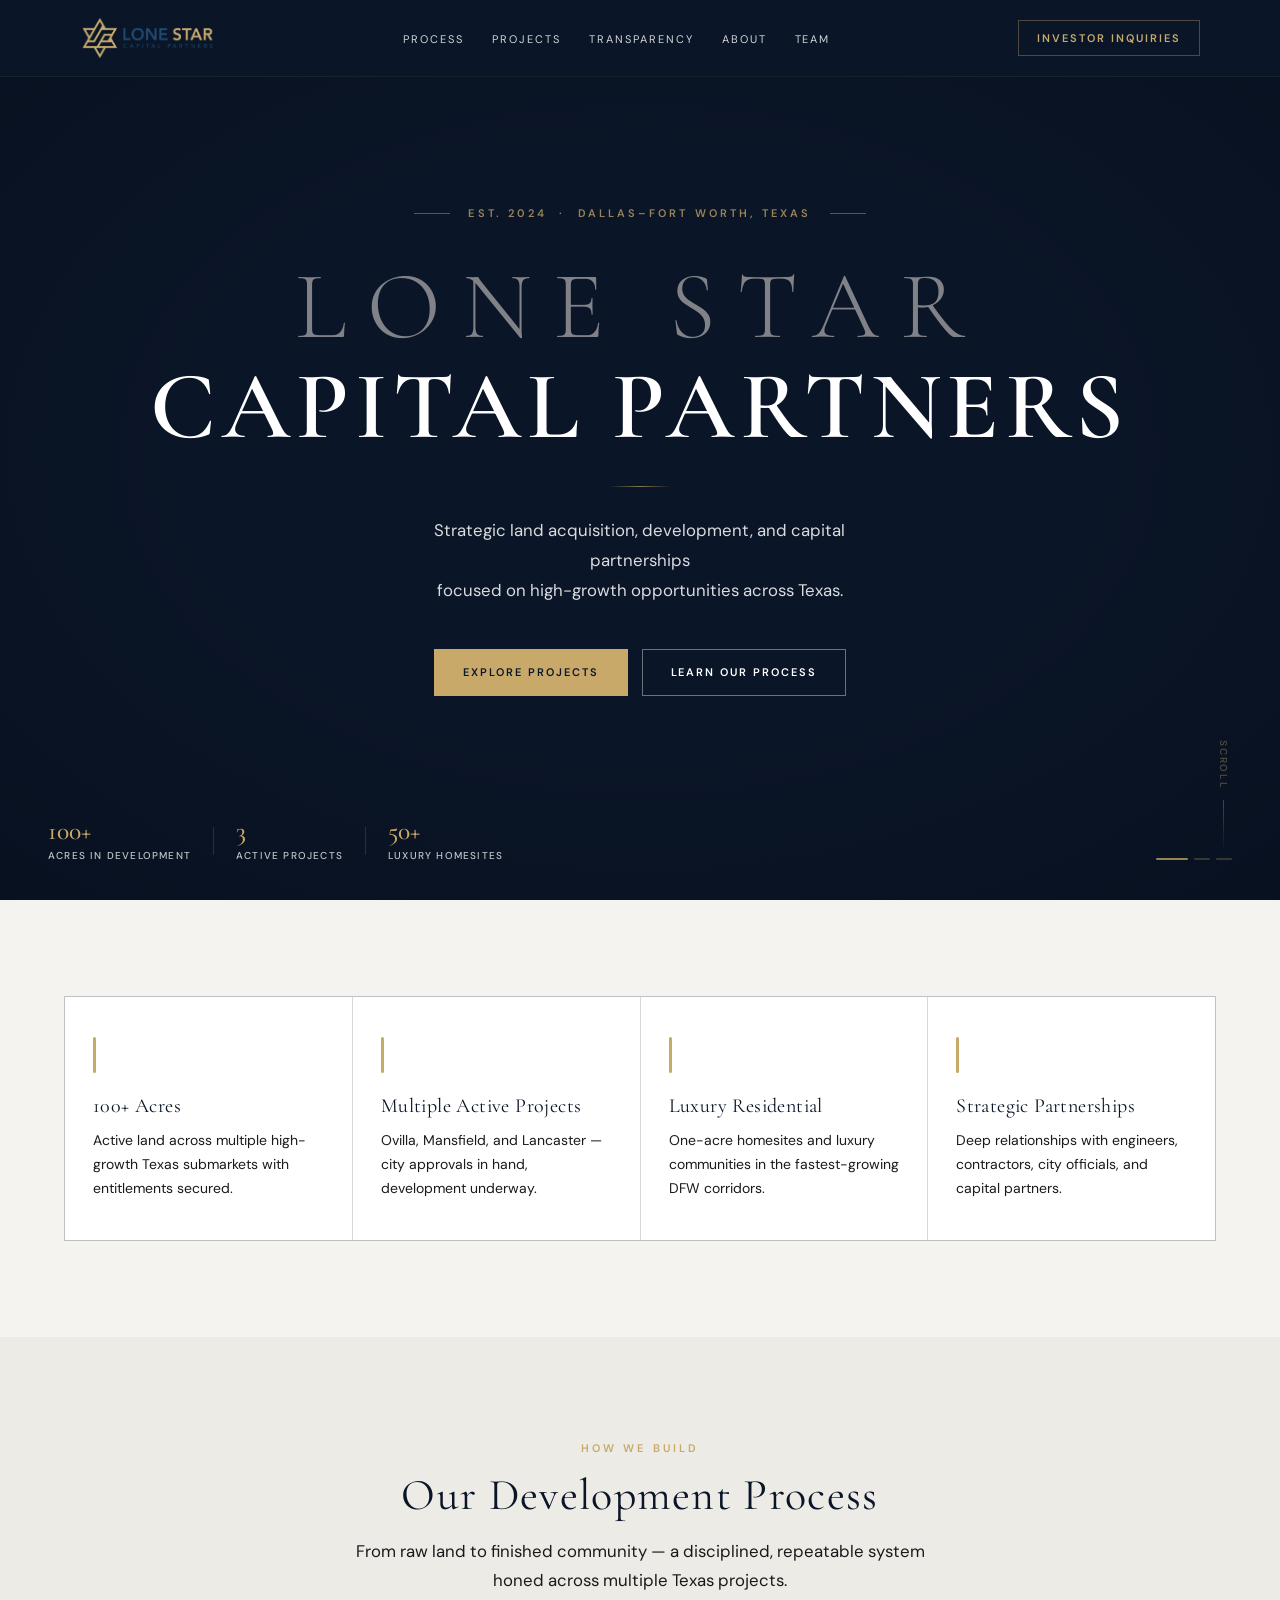
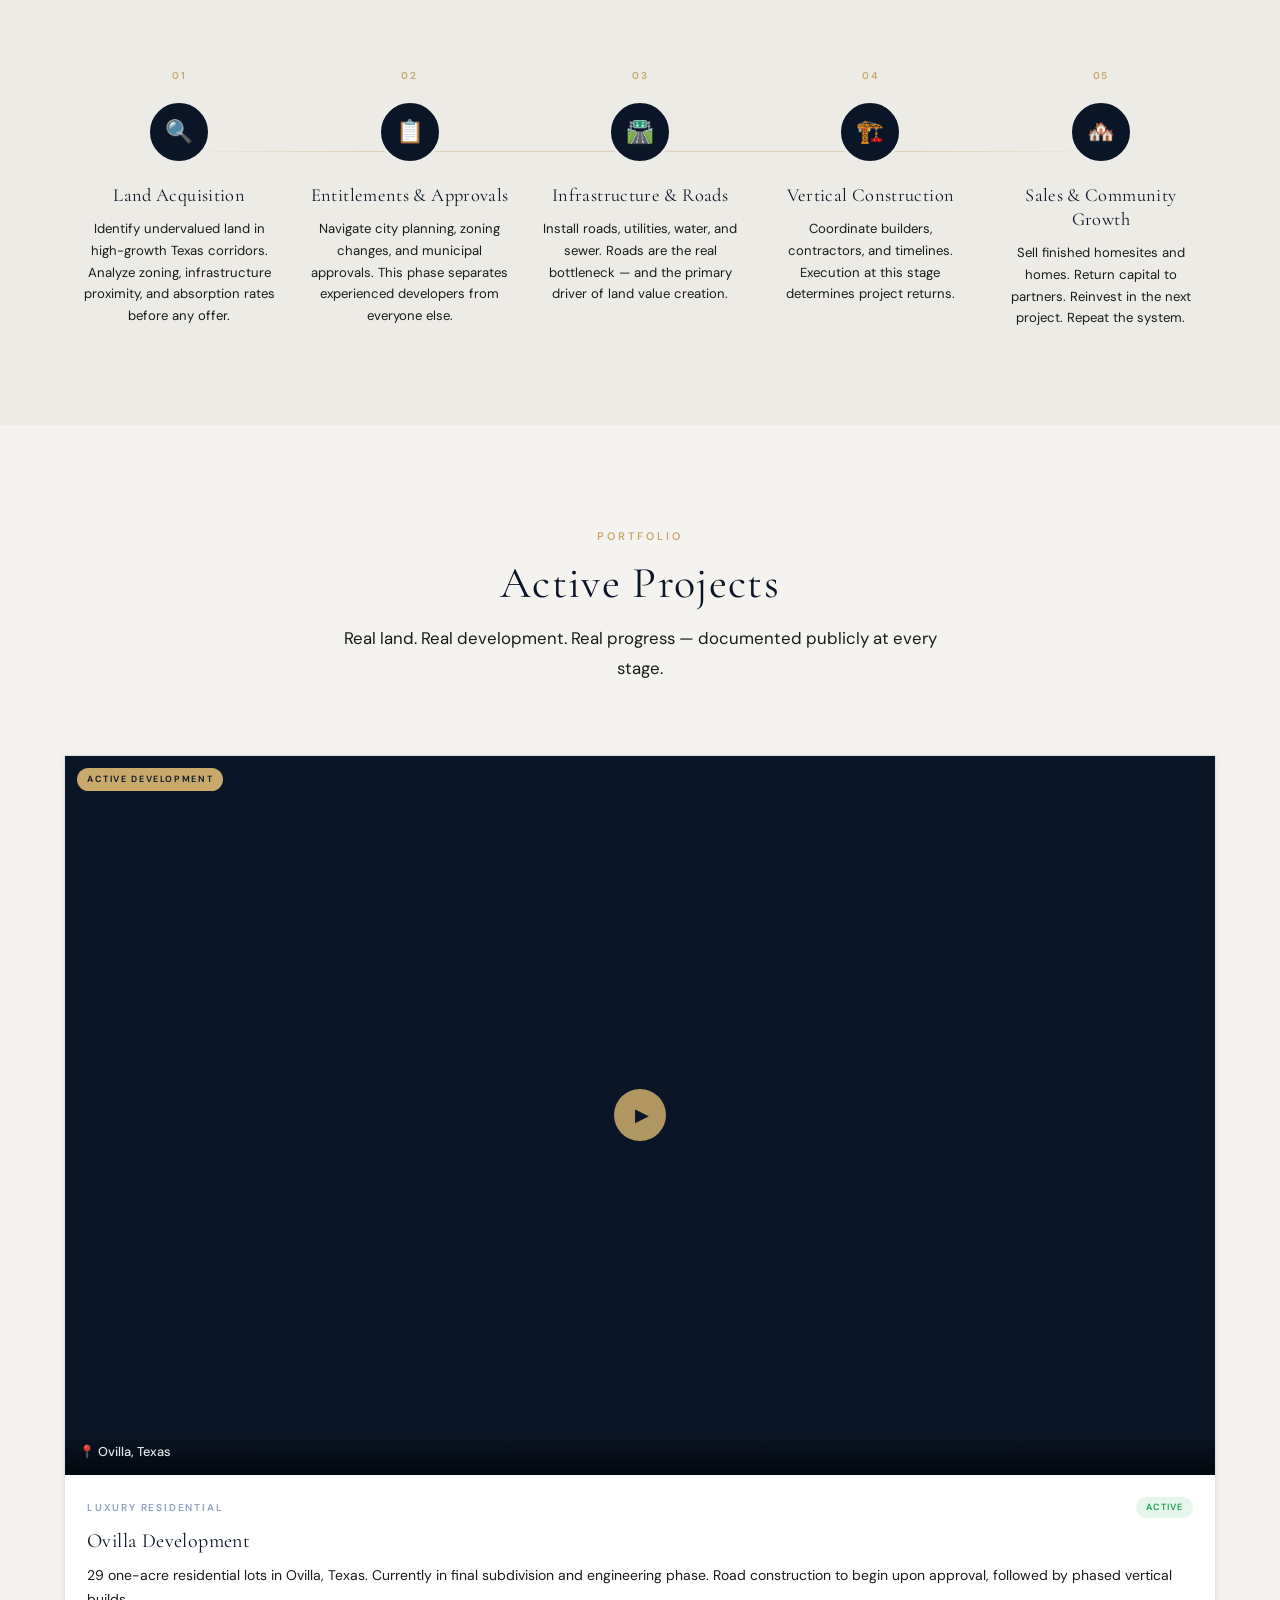
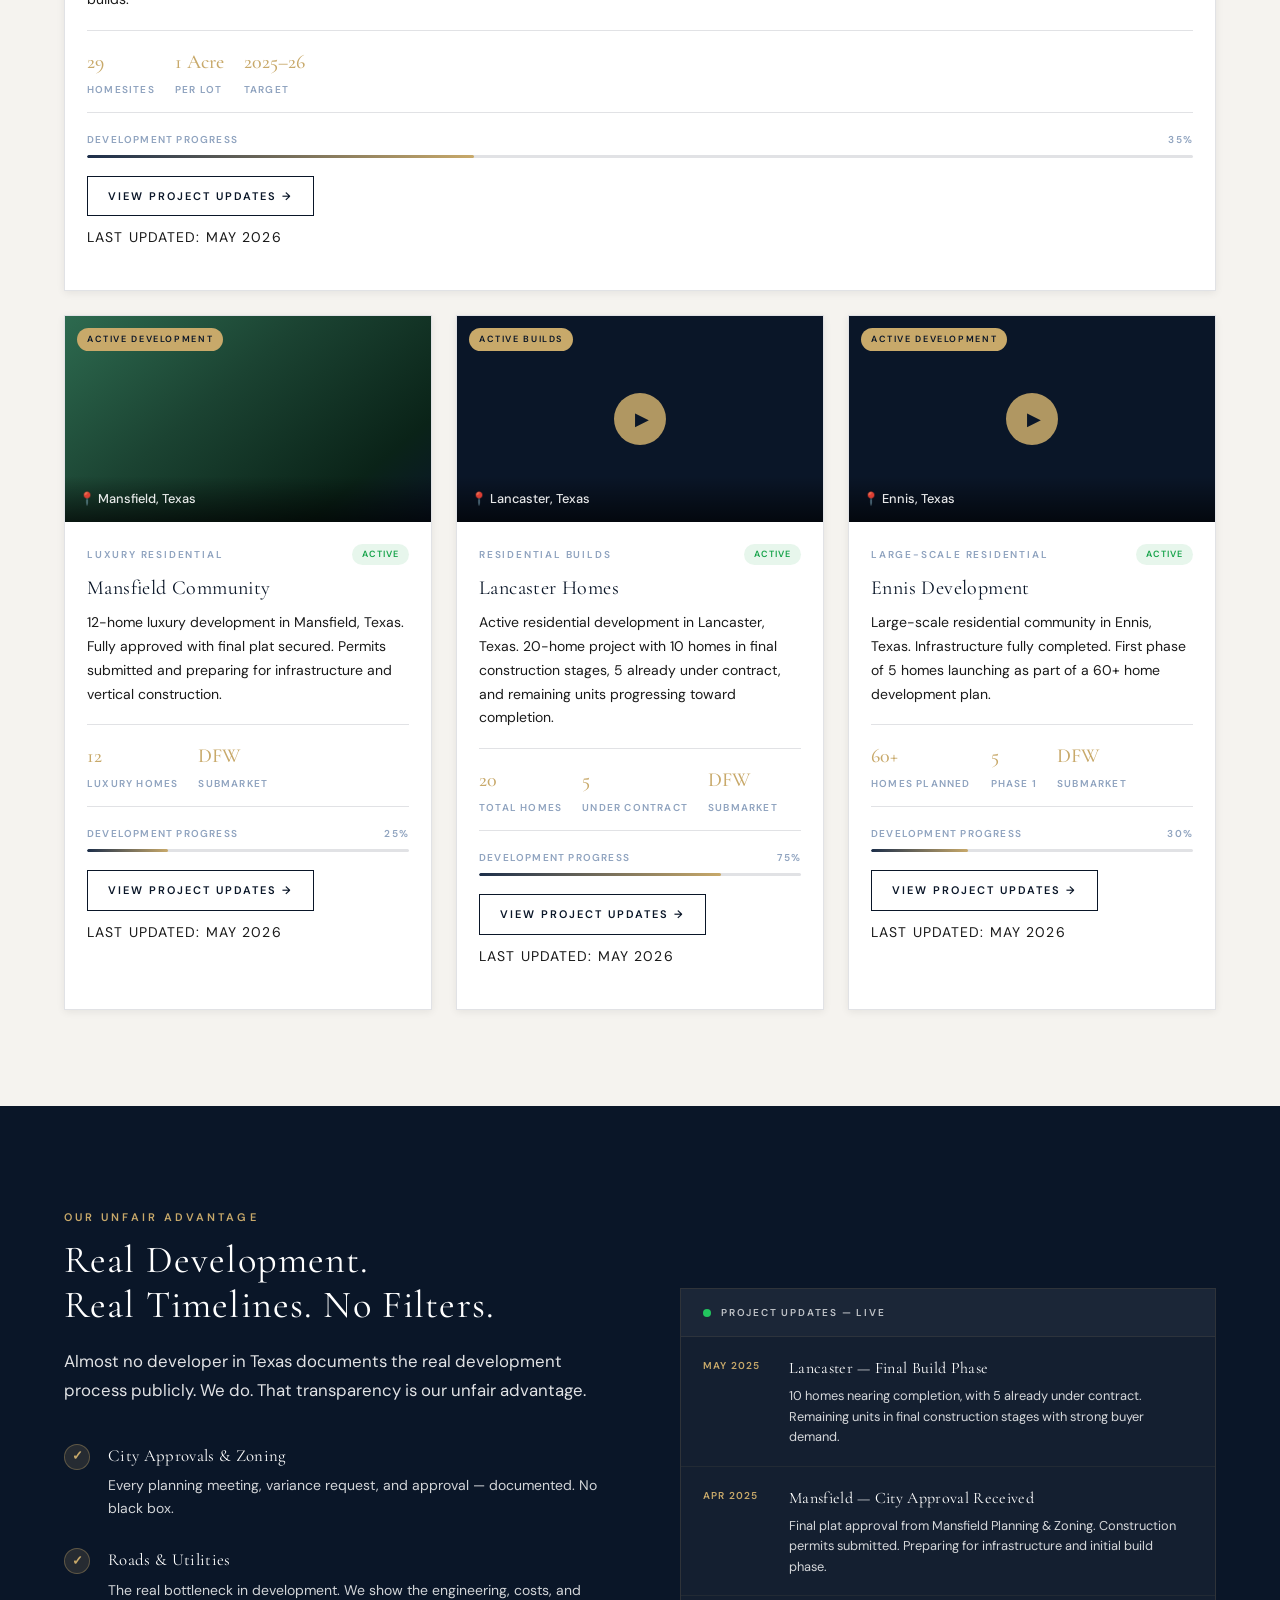
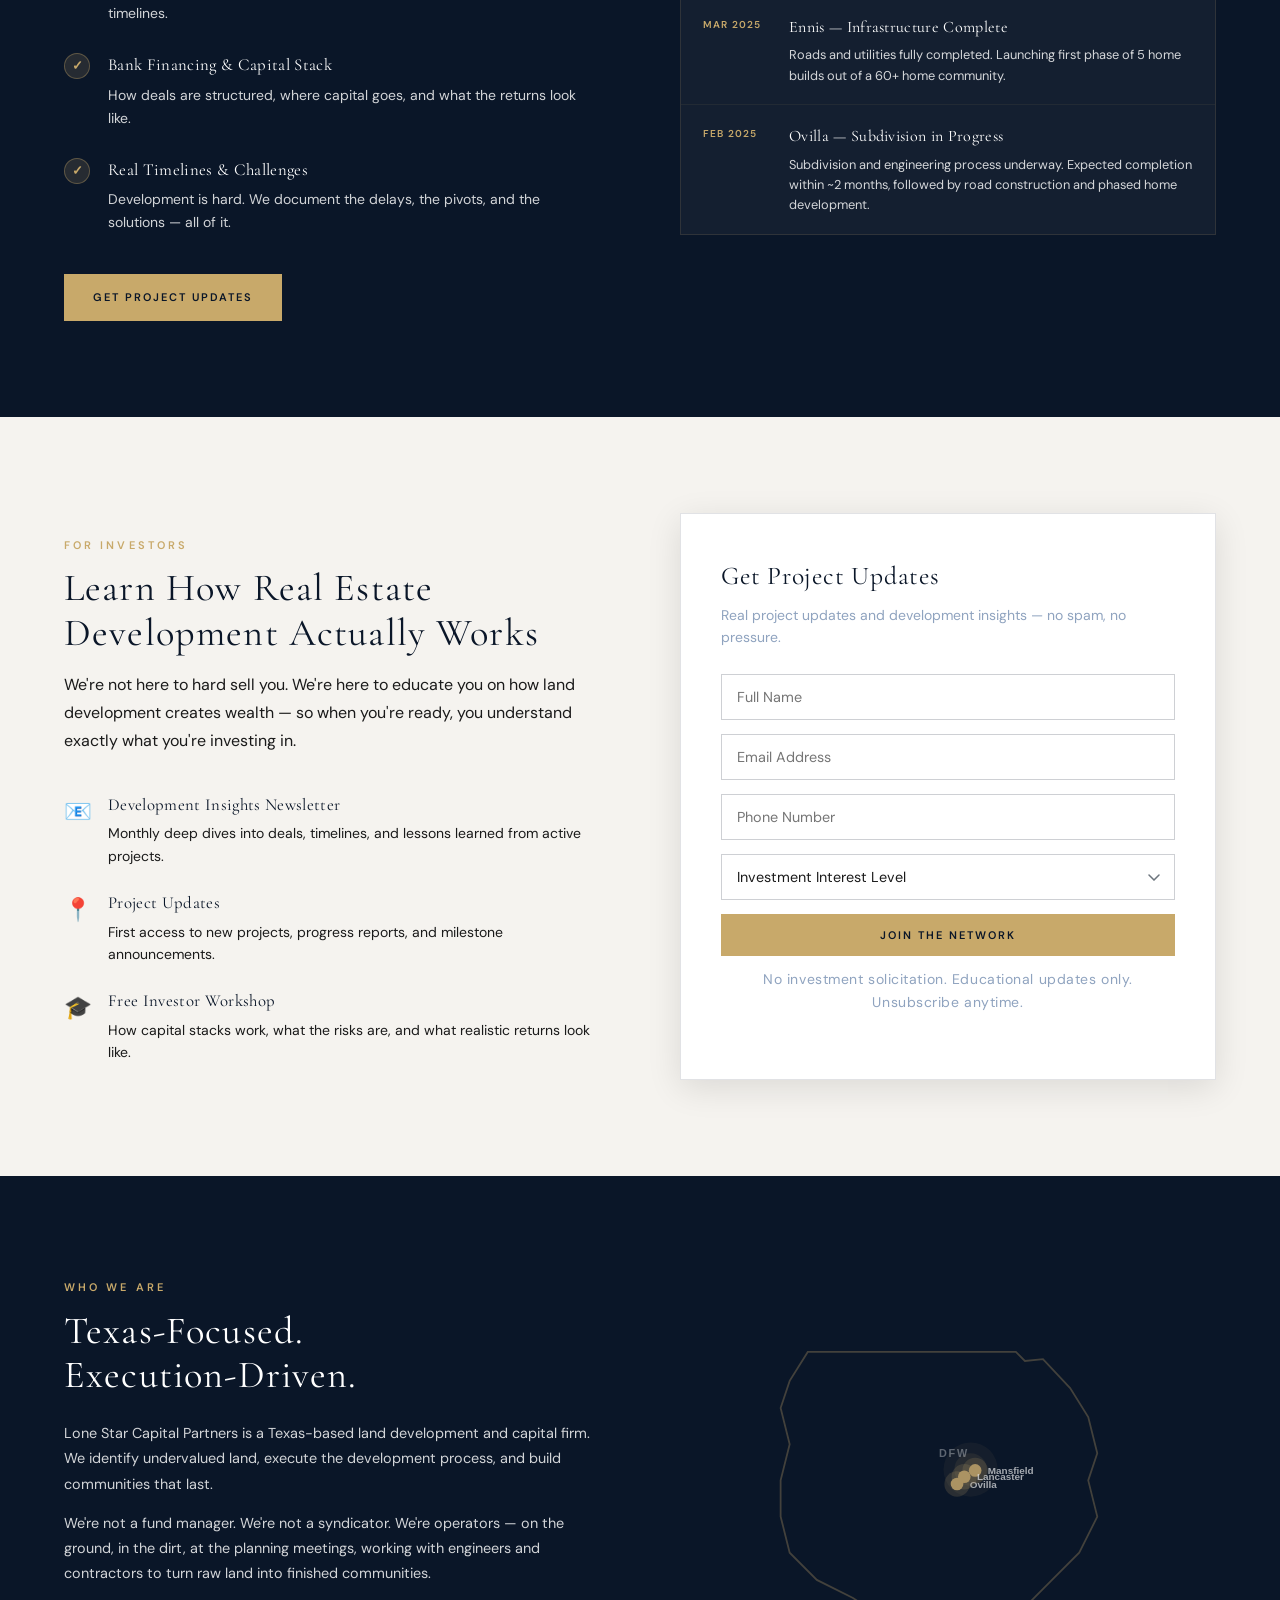
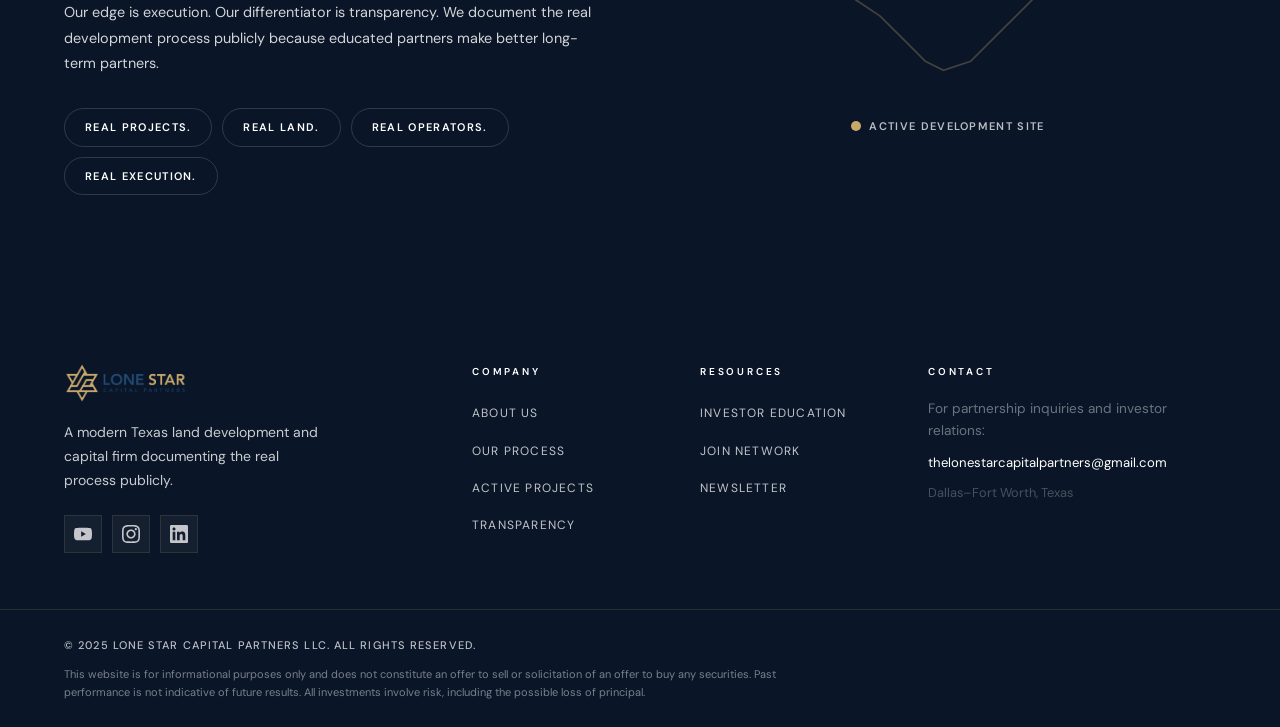
==== commit 0d0d63ab: "Add Team subpage with full brand-matched design - New team.html: hero, 5-person core team grid (3+2 " ====
--- a/index.html
+++ b/index.html
@@ -23,6 +23,7 @@
         <li><a href="#transparency">Transparency</a></li>
         <!-- <li><a href="#media">Media</a></li> -->
         <li><a href="#about">About</a></li>
+        <li><a href="team.html">Team</a></li>
         <li><a href="#invest" class="nav-inquiry-mobile">Investor Inquiries</a></li>
       </ul>
       <a href="#invest" class="nav-inquiry">Investor Inquiries</a>
--- a/styles.css
+++ b/styles.css
@@ -118,23 +118,19 @@
 
 .nav-logo { display: flex; align-items: center; text-decoration: none; }
 .nav-logo-img {
-  height: 38px;
+  height: 44px;
   width: auto;
   display: block;
-  background: var(--white);
-  padding: 5px 12px;
 }
 .footer-logo-img {
-  height: 34px;
-  padding: 4px 10px;
-  background: var(--white);
+  height: 40px;
 }
 
 .nav-links { display: flex; align-items: center; gap: 0; }
 .nav-links li a {
   font-family: var(--fb); font-size: 11px; font-weight: 400;
   letter-spacing: 0.18em; text-transform: uppercase;
-  color: var(--mist); padding: 8px 14px;
+  color: rgba(255,255,255,0.82); padding: 8px 14px;
   transition: var(--t); position: relative;
 }
 .nav-links li a::after {
@@ -259,7 +255,7 @@
 
 .hero-sub {
   font-size: clamp(0.9rem, 1.35vw, 1.05rem);
-  color: var(--mist);
+  color: rgba(255,255,255,0.85);
   line-height: 1.8; max-width: 500px;
   margin: 0 auto 44px;
 }
@@ -279,7 +275,7 @@
   color: var(--red); line-height: 1;
 }
 .hst-l {
-  font-family: var(--fb); font-size: 10px; color: var(--mist);
+  font-family: var(--fb); font-size: 10px; color: rgba(255,255,255,0.75);
   text-transform: uppercase; letter-spacing: 0.12em; font-weight: 500;
 }
 .hst-div { width: 1px; height: 28px; background: rgba(200,169,106,0.18); margin: 0 22px; }
@@ -541,7 +537,7 @@
   font-family: var(--fh); font-size: clamp(2rem,3vw,2.75rem);
   font-weight: 400; color: var(--white); margin-bottom: 20px; line-height: 1.15; letter-spacing: 0.03em;
 }
-.trans-lead { font-family: var(--fb); font-size: 1.05rem; color: var(--mist); line-height: 1.75; margin-bottom: 36px; }
+.trans-lead { font-family: var(--fb); font-size: 1.05rem; color: rgba(255,255,255,0.88); line-height: 1.75; margin-bottom: 36px; }
 
 .trans-items { display: flex; flex-direction: column; gap: 26px; margin-bottom: 40px; }
 .trans-item { display: flex; gap: 18px; align-items: flex-start; }
@@ -555,7 +551,7 @@
   display: block; font-family: var(--fh); font-size: 1.05rem; font-weight: 400;
   color: var(--white); margin-bottom: 4px; letter-spacing: 0.02em;
 }
-.trans-item p { font-family: var(--fb); font-size: 0.875rem; color: var(--mist); line-height: 1.65; }
+.trans-item p { font-family: var(--fb); font-size: 0.875rem; color: rgba(255,255,255,0.82); line-height: 1.65; }
 
 /* Feed Card */
 .feed-card {
@@ -568,7 +564,7 @@
   border-bottom: 0.5px solid rgba(200,169,106,0.1);
   font-family: var(--fb); font-size: 10px; font-weight: 600;
   letter-spacing: 0.18em; text-transform: uppercase;
-  color: var(--mist);
+  color: rgba(255,255,255,0.72);
 }
 .feed-dot { width: 8px; height: 8px; border-radius: 50%; background: #22c55e; animation: blink 2s infinite; }
 .feed-item {
@@ -584,7 +580,7 @@
   display: block; font-family: var(--fh); font-size: 1rem; font-weight: 400;
   color: var(--white); margin-bottom: 4px; letter-spacing: 0.02em;
 }
-.feed-content p { font-family: var(--fb); font-size: 0.8rem; color: var(--mist); line-height: 1.6; }
+.feed-content p { font-family: var(--fb); font-size: 0.8rem; color: rgba(255,255,255,0.82); line-height: 1.6; }
 
 /* ============================================================
    MEDIA
@@ -724,8 +720,8 @@
   font-family: var(--fh); font-size: clamp(2rem,3vw,2.75rem);
   font-weight: 400; color: var(--white); margin-bottom: 24px; line-height: 1.15; letter-spacing: 0.03em;
 }
-.about-lead { font-family: var(--fb); font-size: 1.05rem; color: var(--mist); line-height: 1.75; margin-bottom: 18px; }
-.about-text p { font-family: var(--fb); font-size: 0.9rem; color: var(--mist); line-height: 1.75; margin-bottom: 14px; }
+.about-lead { font-family: var(--fb); font-size: 1.05rem; color: rgba(255,255,255,0.88); line-height: 1.75; margin-bottom: 18px; }
+.about-text p { font-family: var(--fb); font-size: 0.9rem; color: rgba(255,255,255,0.82); line-height: 1.75; margin-bottom: 14px; }
 
 .about-values { display: flex; flex-wrap: wrap; gap: 10px; margin-top: 32px; }
 .value-pill {
@@ -741,7 +737,7 @@
 .texas-svg { width: 100%; opacity: 0.85; }
 .map-legend {
   display: flex; align-items: center; gap: 8px; justify-content: center; margin-top: 14px;
-  font-family: var(--fb); font-size: 11px; color: var(--mist); font-weight: 600; letter-spacing: 0.12em; text-transform: uppercase;
+  font-family: var(--fb); font-size: 11px; color: rgba(255,255,255,0.72); font-weight: 600; letter-spacing: 0.12em; text-transform: uppercase;
 }
 .legend-dot { width: 10px; height: 10px; border-radius: 50%; background: var(--red); flex-shrink: 0; }
 
@@ -753,14 +749,14 @@
 
 .footer-grid { display: grid; grid-template-columns: 2fr 1fr 1fr 1.6fr; gap: 48px; }
 .footer-brand .nav-logo { margin-bottom: 18px; display: inline-flex; }
-.footer-tagline { font-family: var(--fb); font-size: 0.875rem; color: var(--mist); line-height: 1.7; margin-bottom: 22px; max-width: 260px; }
+.footer-tagline { font-family: var(--fb); font-size: 0.875rem; color: rgba(255,255,255,0.78); line-height: 1.7; margin-bottom: 22px; max-width: 260px; }
 
 .social-row { display: flex; gap: 10px; }
 .social-btn {
   width: 38px; height: 38px; background: rgba(255,255,255,0.04);
   border: 0.5px solid rgba(200,169,106,0.15);
   display: flex; align-items: center; justify-content: center;
-  color: var(--mist); transition: var(--t);
+  color: rgba(255,255,255,0.75); transition: var(--t);
 }
 .social-btn:hover { background: rgba(200,169,106,0.15); border-color: rgba(200,169,106,0.4); color: var(--white); }
 
@@ -770,15 +766,15 @@
   color: var(--white); margin-bottom: 18px;
 }
 .footer-col ul { display: flex; flex-direction: column; gap: 10px; }
-.footer-col ul li a { font-family: var(--fb); font-size: 12px; letter-spacing: 0.1em; text-transform: uppercase; color: var(--mist); transition: var(--t); }
+.footer-col ul li a { font-family: var(--fb); font-size: 12px; letter-spacing: 0.1em; text-transform: uppercase; color: rgba(255,255,255,0.75); transition: var(--t); }
 .footer-col ul li a:hover { color: var(--red); }
 
 .footer-email { font-family: var(--fb); font-size: 0.82rem; color: var(--white); display: block; margin-bottom: 8px; transition: var(--t); word-break: break-all; }
 .footer-email:hover { color: var(--red); }
 
 .footer-bottom { padding: 26px 0; }
-.footer-copy { font-family: var(--fb); font-size: 11px; color: var(--mist); font-weight: 500; letter-spacing: 0.1em; text-transform: uppercase; margin-bottom: 10px; }
-.footer-legal { font-family: var(--fb); font-size: 11px; color: rgba(143,163,191,0.5); line-height: 1.65; max-width: 760px; }
+.footer-copy { font-family: var(--fb); font-size: 11px; color: rgba(255,255,255,0.72); font-weight: 500; letter-spacing: 0.1em; text-transform: uppercase; margin-bottom: 10px; }
+.footer-legal { font-family: var(--fb); font-size: 11px; color: rgba(255,255,255,0.45); line-height: 1.65; max-width: 760px; }
 
 /* ============================================================
    SCROLL ANIMATIONS
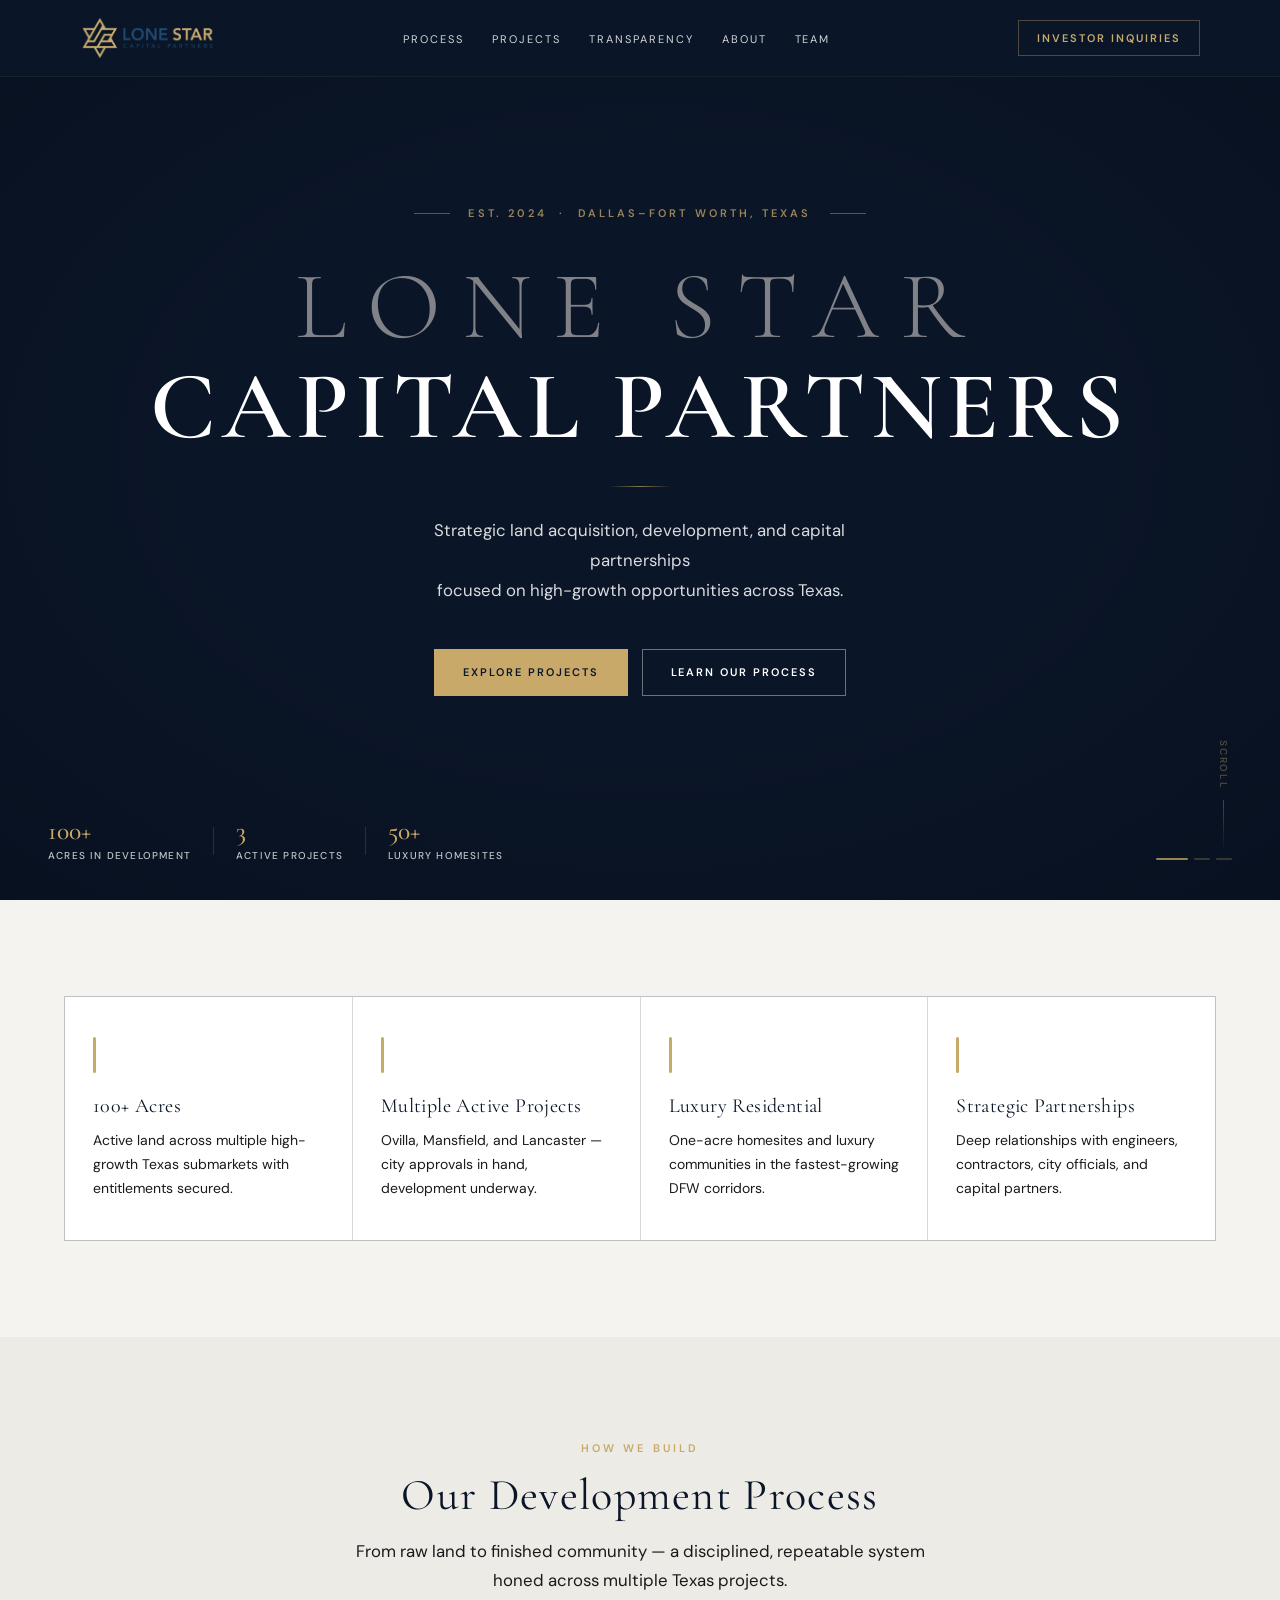
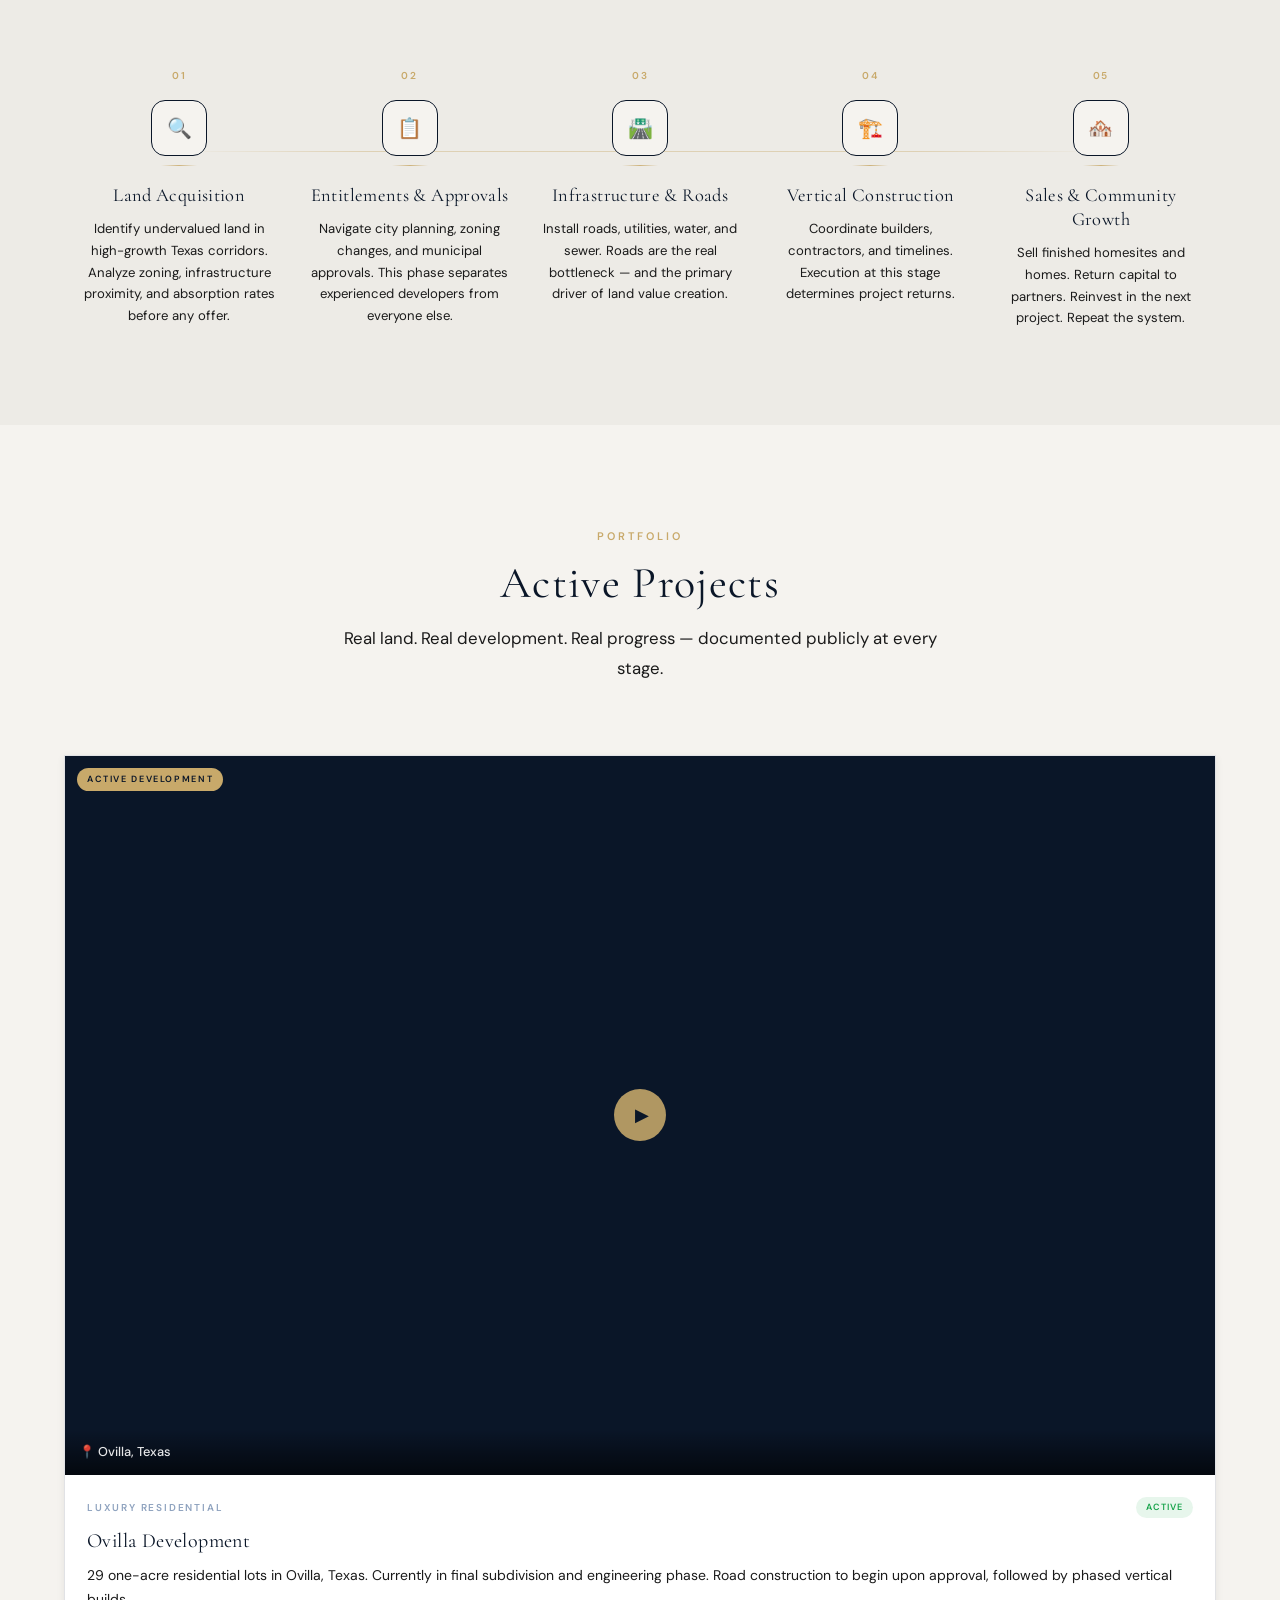
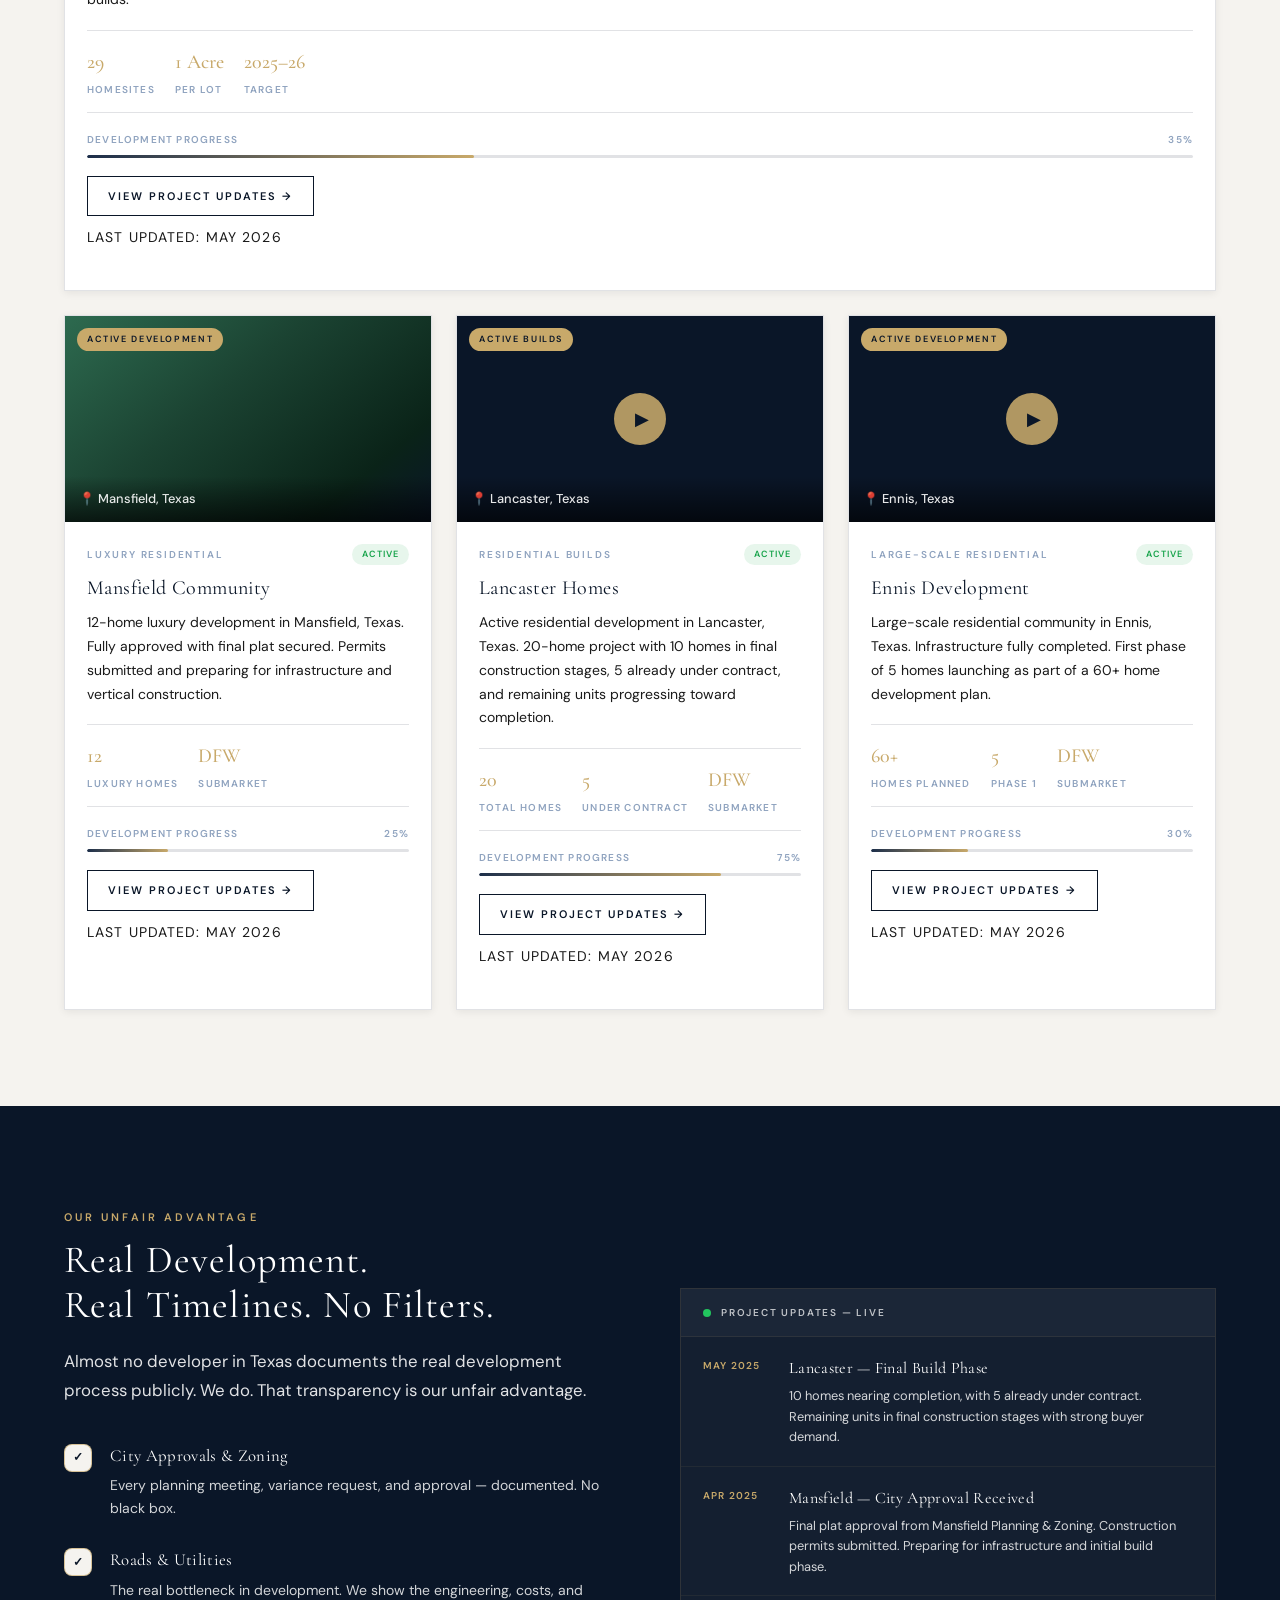
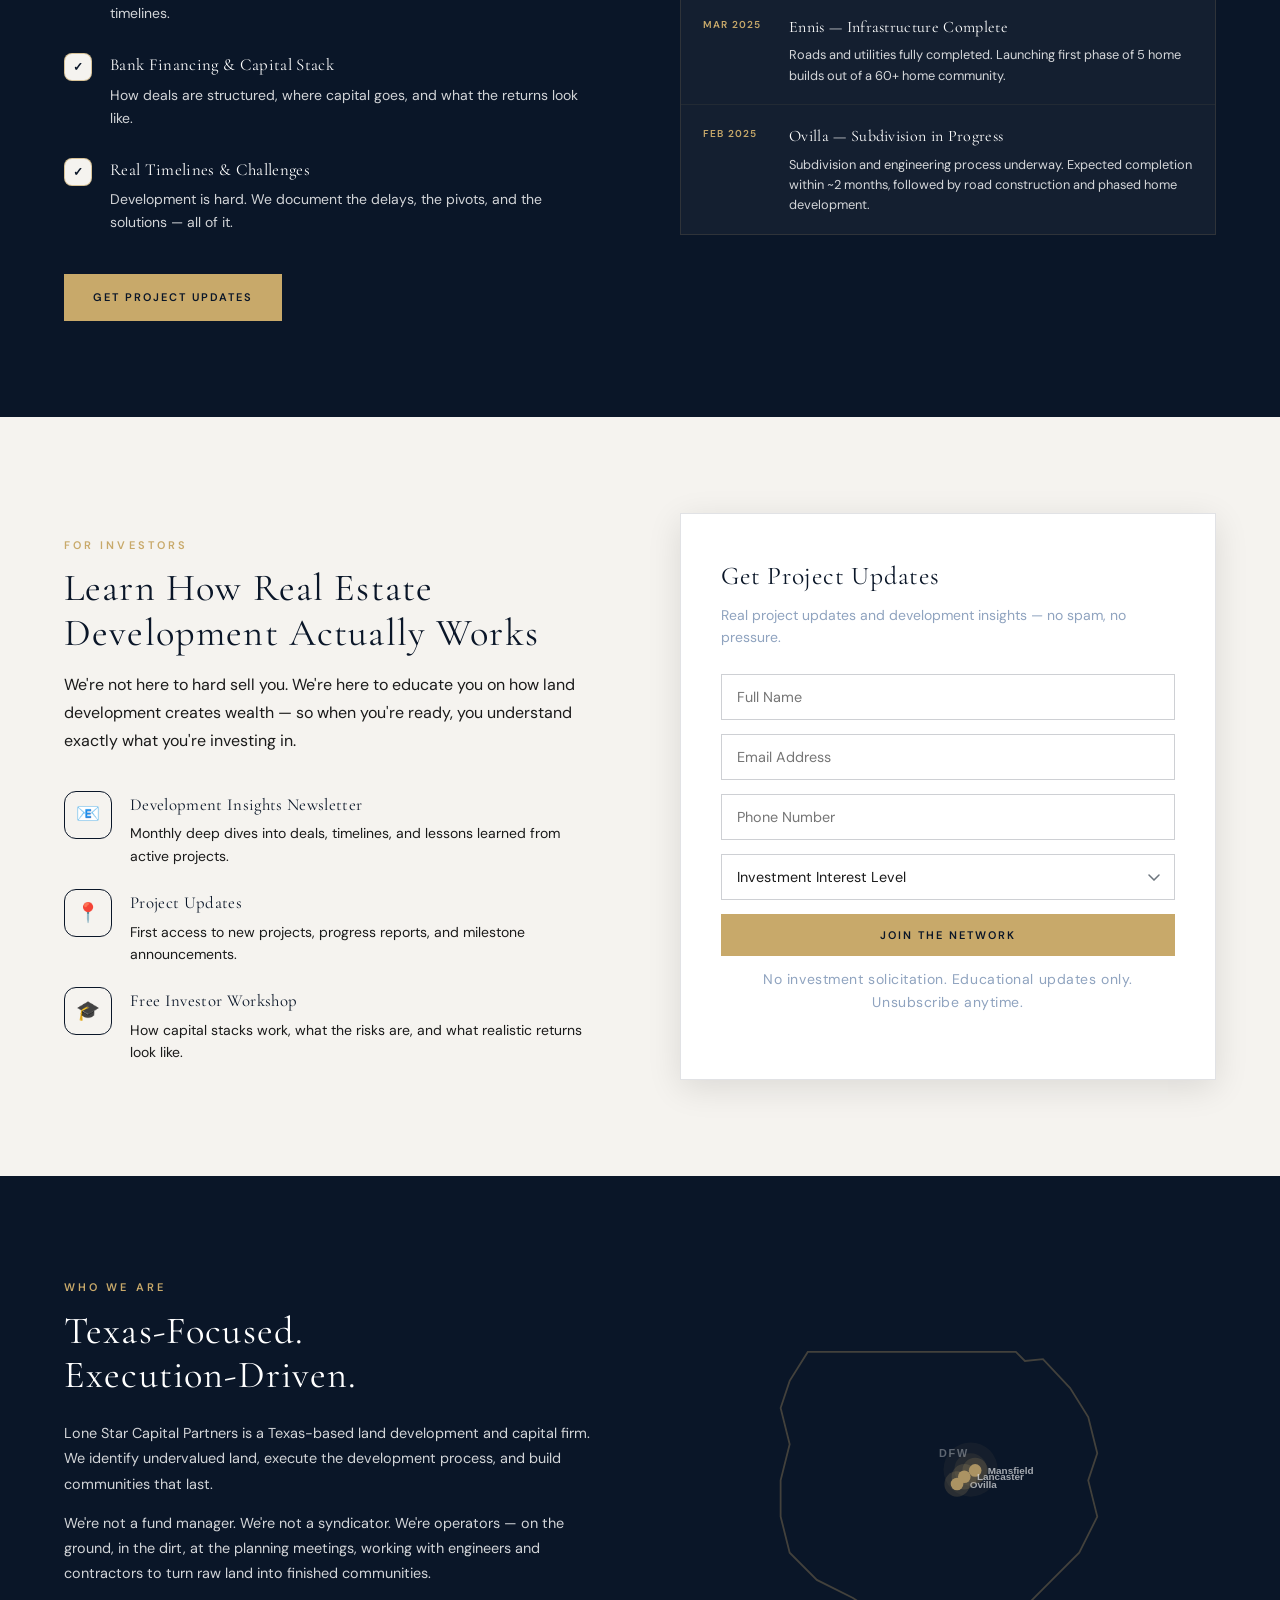
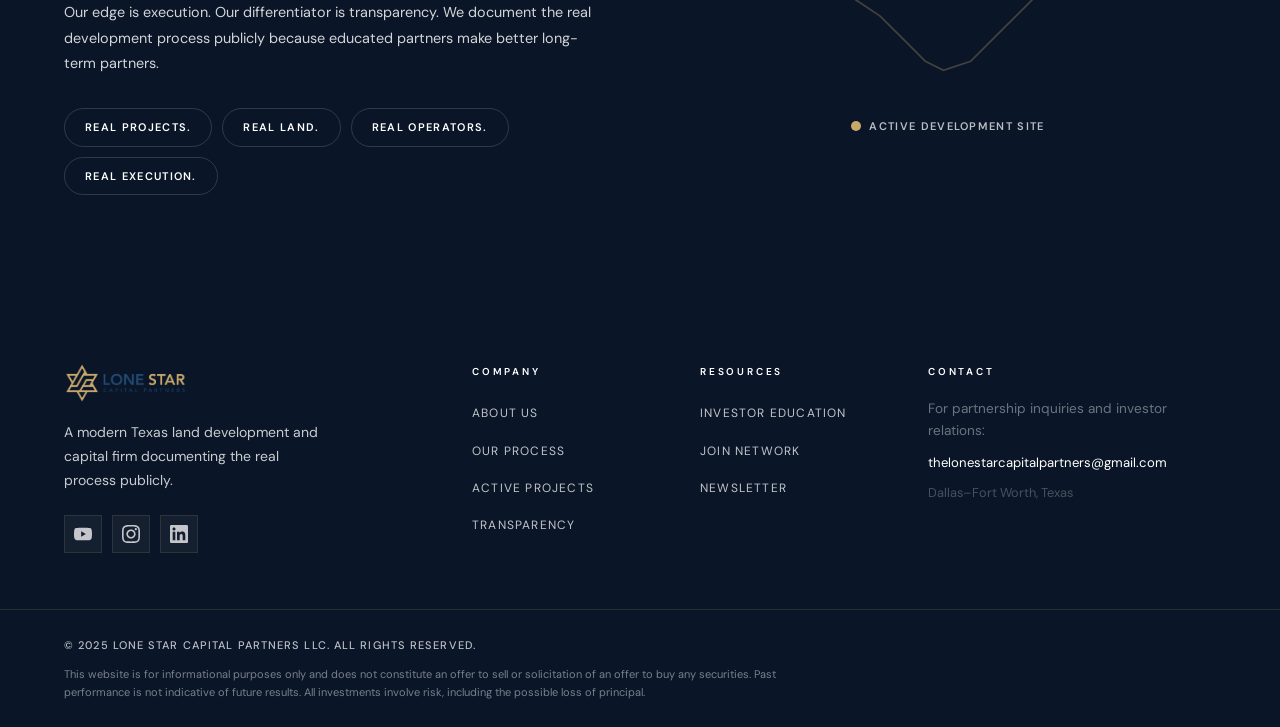
==== commit d819e263: "Apply consistent icon style across all sections (warm white + navy border + gold shimmer) - Process " ====
--- a/index.html
+++ b/index.html
@@ -450,21 +450,21 @@
           <p>We're not here to hard sell you. We're here to educate you on how land development creates wealth — so when you're ready, you understand exactly what you're investing in.</p>
           <div class="offerings">
             <div class="offering">
-              <span class="offering-icon">📧</span>
+              <div class="offering-icon">📧</div>
               <div>
                 <strong>Development Insights Newsletter</strong>
                 <p>Monthly deep dives into deals, timelines, and lessons learned from active projects.</p>
               </div>
             </div>
             <div class="offering">
-              <span class="offering-icon">📍</span>
+              <div class="offering-icon">📍</div>
               <div>
                 <strong>Project Updates</strong>
                 <p>First access to new projects, progress reports, and milestone announcements.</p>
               </div>
             </div>
             <div class="offering">
-              <span class="offering-icon">🎓</span>
+              <div class="offering-icon">🎓</div>
               <div>
                 <strong>Free Investor Workshop</strong>
                 <p>How capital stacks work, what the risks are, and what realistic returns look like.</p>
--- a/styles.css
+++ b/styles.css
@@ -364,13 +364,25 @@
   color: var(--red); letter-spacing: 0.18em; margin-bottom: 16px; text-transform: uppercase;
 }
 .step-icon-wrap {
-  width: 64px; height: 64px; background: var(--navy);
-  border-radius: 50%; display: flex; align-items: center;
-  justify-content: center; margin: 0 auto 20px;
-  transition: var(--t); border: 3px solid var(--off-alt);
-}
-.process-step:hover .step-icon-wrap { background: var(--red); transform: scale(1.08); }
-.step-icon { font-size: 1.4rem; }
+  width: 56px; height: 56px;
+  background: #F5F3EF;
+  border: 1.5px solid var(--navy);
+  border-radius: 14px;
+  display: flex; align-items: center;
+  justify-content: center; margin: 0 auto 28px;
+  transition: var(--t);
+  position: relative;
+}
+.step-icon-wrap::after {
+  content: '';
+  position: absolute;
+  bottom: -11px; left: 50%;
+  transform: translateX(-50%);
+  width: 36px; height: 1px;
+  background: linear-gradient(to right, transparent, rgba(200,169,106,0.85), transparent);
+}
+.process-step:hover .step-icon-wrap { background: var(--off-alt); border-color: var(--red); transform: scale(1.06); }
+.step-icon { font-size: 1.25rem; }
 .process-step h3 {
   font-family: var(--fh); font-size: 1.15rem; font-weight: 400;
   color: var(--navy); margin-bottom: 10px; line-height: 1.3; letter-spacing: 0.02em;
@@ -542,10 +554,12 @@
 .trans-items { display: flex; flex-direction: column; gap: 26px; margin-bottom: 40px; }
 .trans-item { display: flex; gap: 18px; align-items: flex-start; }
 .trans-check {
-  width: 26px; height: 26px; flex-shrink: 0;
-  background: rgba(200,169,106,0.15); border: 1px solid rgba(200,169,106,0.35);
-  border-radius: 50%; display: flex; align-items: center; justify-content: center;
-  color: var(--red); font-size: 0.82rem; font-weight: 700; margin-top: 2px;
+  width: 28px; height: 28px; flex-shrink: 0;
+  background: #F5F3EF;
+  border: 1.5px solid rgba(200,169,106,0.65);
+  border-radius: 8px;
+  display: flex; align-items: center; justify-content: center;
+  color: var(--navy); font-size: 0.75rem; font-weight: 700; margin-top: 2px;
 }
 .trans-item strong {
   display: block; font-family: var(--fh); font-size: 1.05rem; font-weight: 400;
@@ -663,8 +677,15 @@
 .invest-text > p { font-family: var(--fb); font-size: 1rem; color: var(--gray-t); line-height: 1.75; margin-bottom: 36px; }
 
 .offerings { display: flex; flex-direction: column; gap: 22px; }
-.offering { display: flex; gap: 16px; align-items: flex-start; }
-.offering-icon { font-size: 1.4rem; flex-shrink: 0; margin-top: 2px; }
+.offering { display: flex; gap: 18px; align-items: flex-start; }
+.offering-icon {
+  width: 48px; height: 48px; flex-shrink: 0;
+  background: #F5F3EF;
+  border: 1.5px solid var(--navy);
+  border-radius: 12px;
+  display: flex; align-items: center; justify-content: center;
+  font-size: 1.2rem;
+}
 .offering strong {
   display: block; font-family: var(--fh); font-size: 1.05rem; font-weight: 400;
   color: var(--navy); margin-bottom: 3px; letter-spacing: 0.02em;
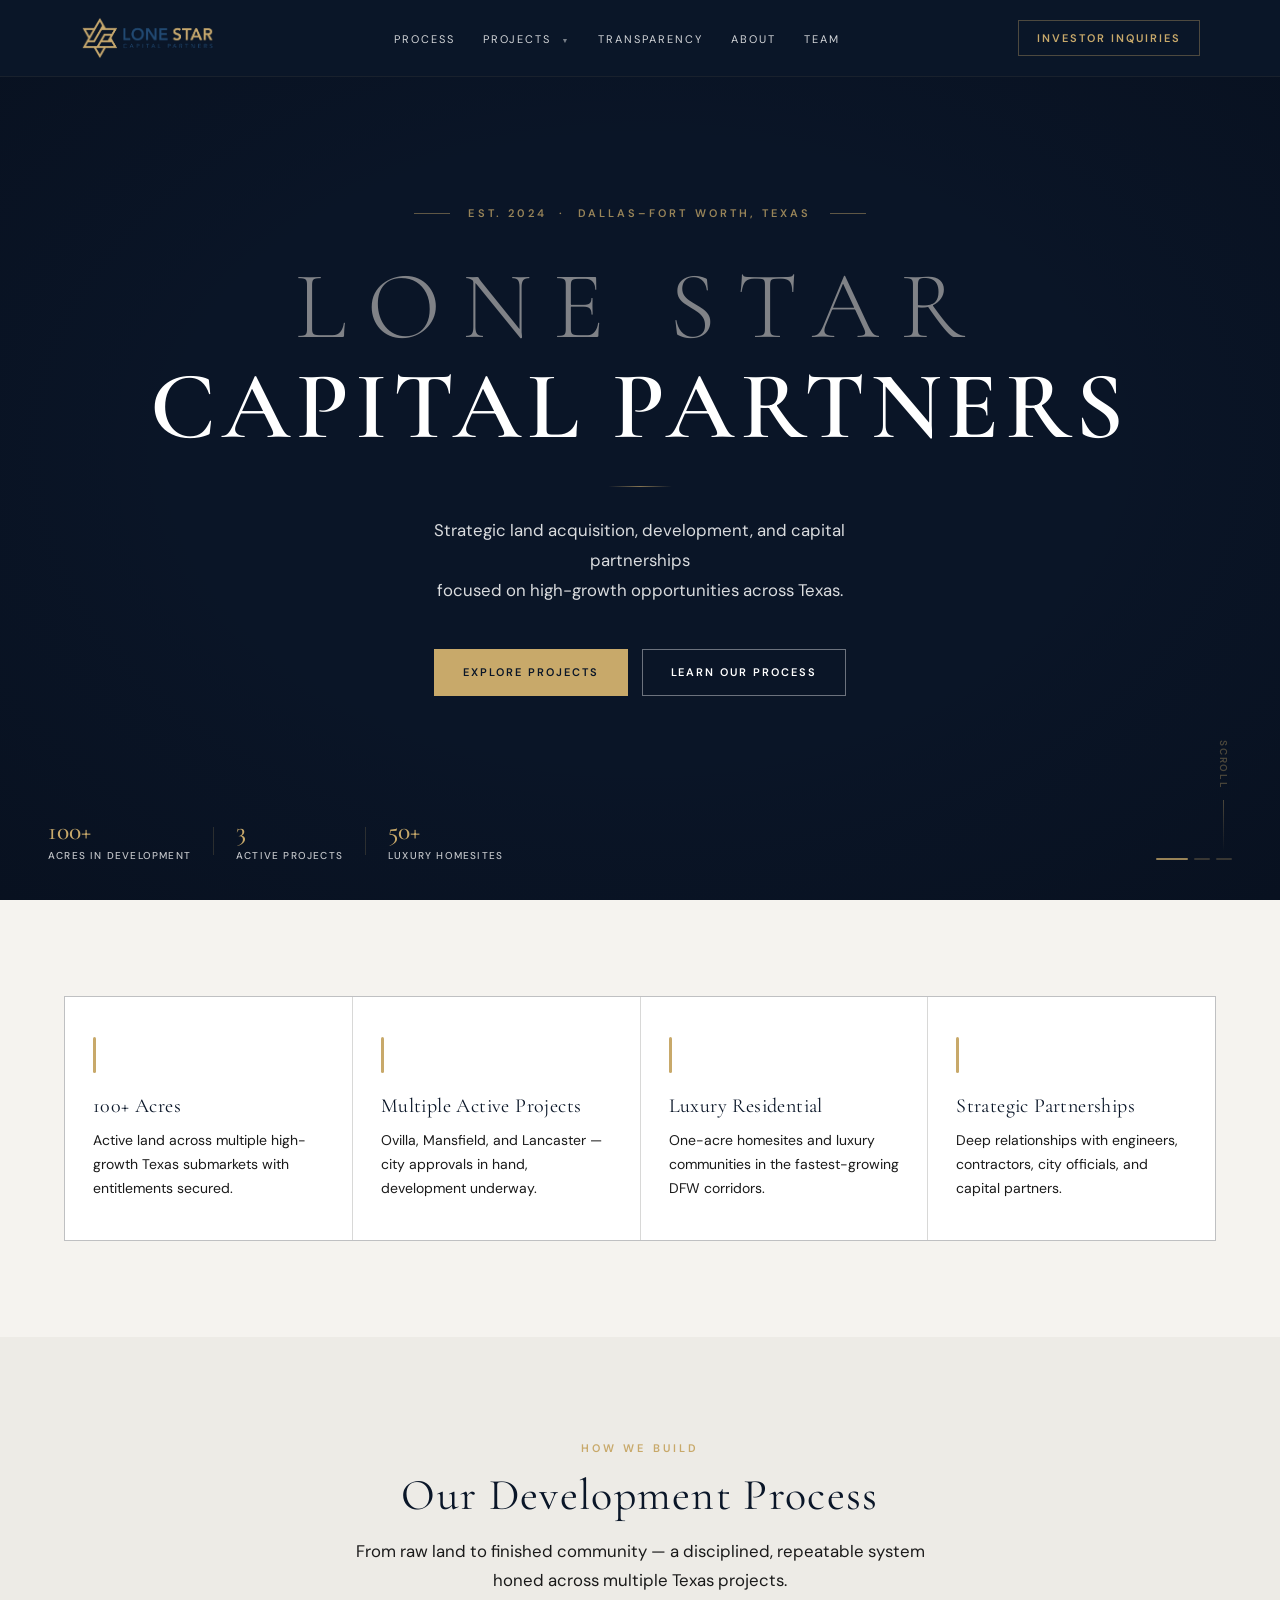
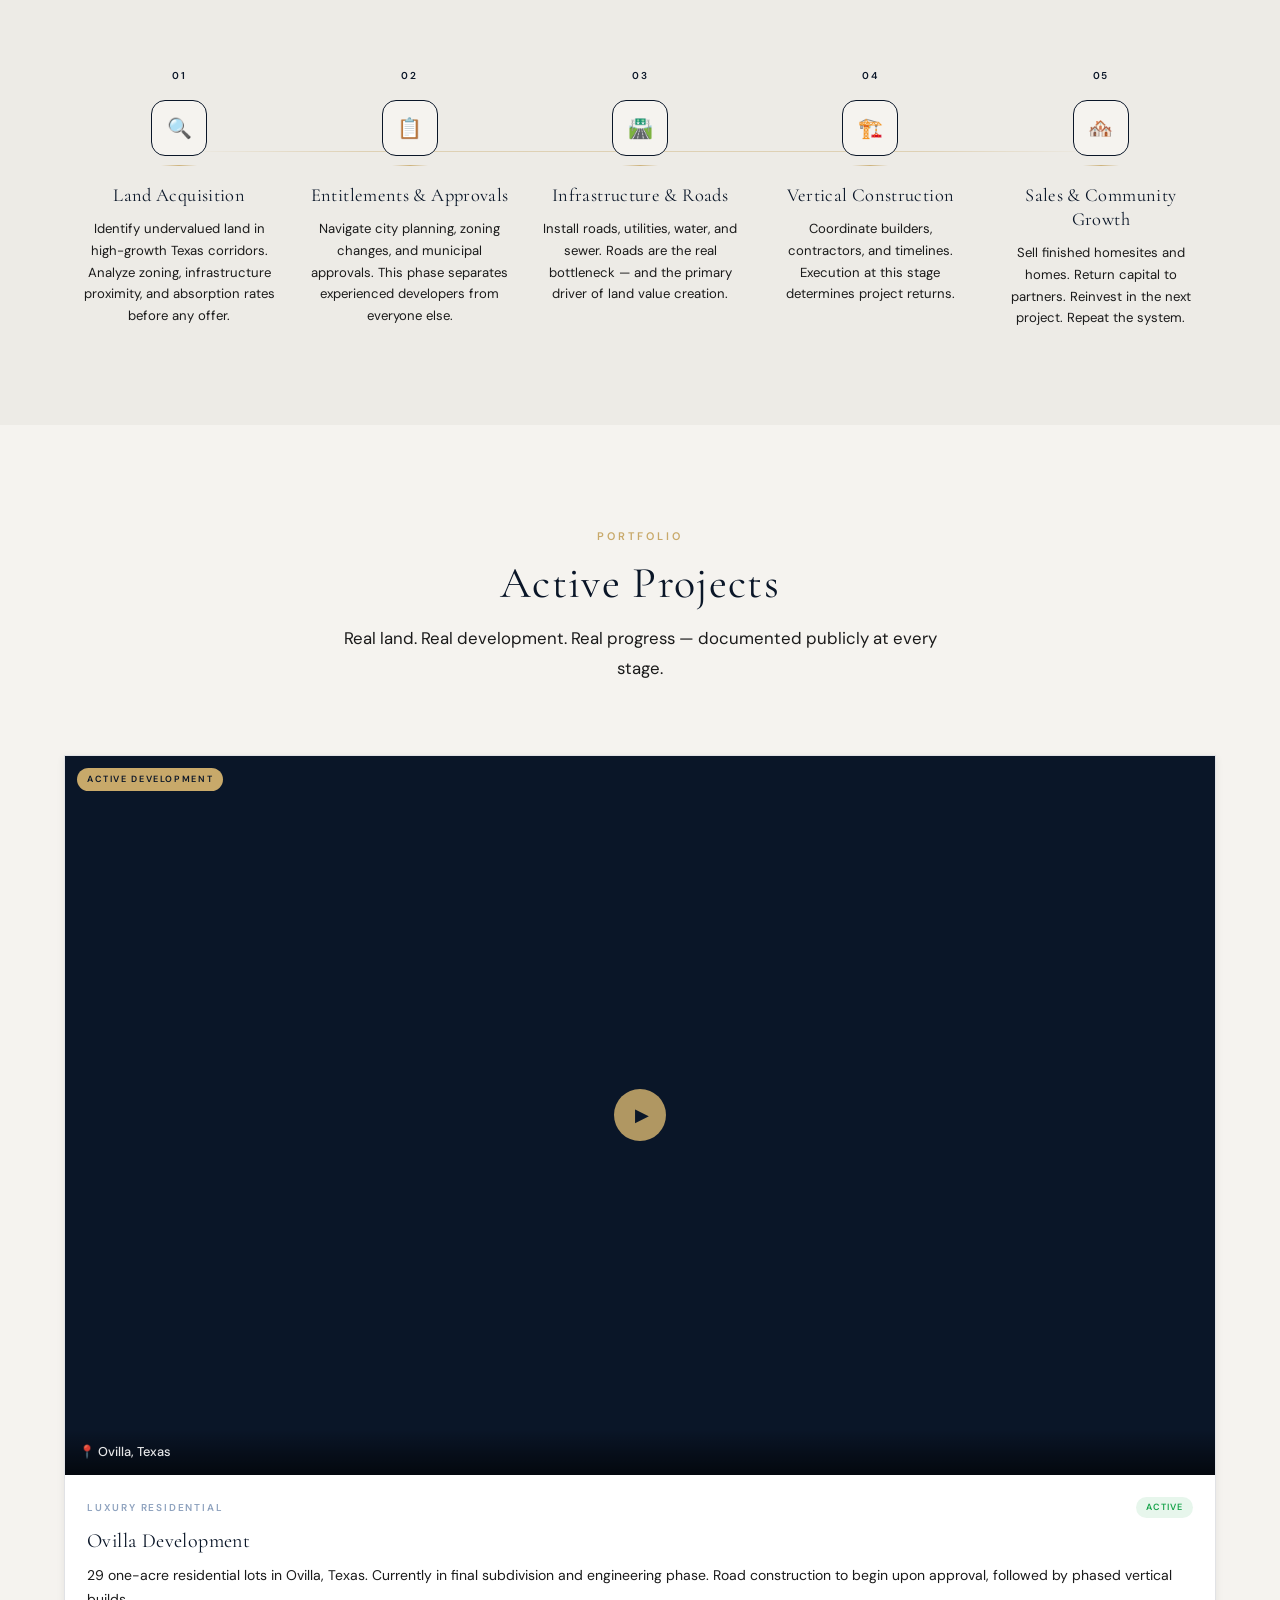
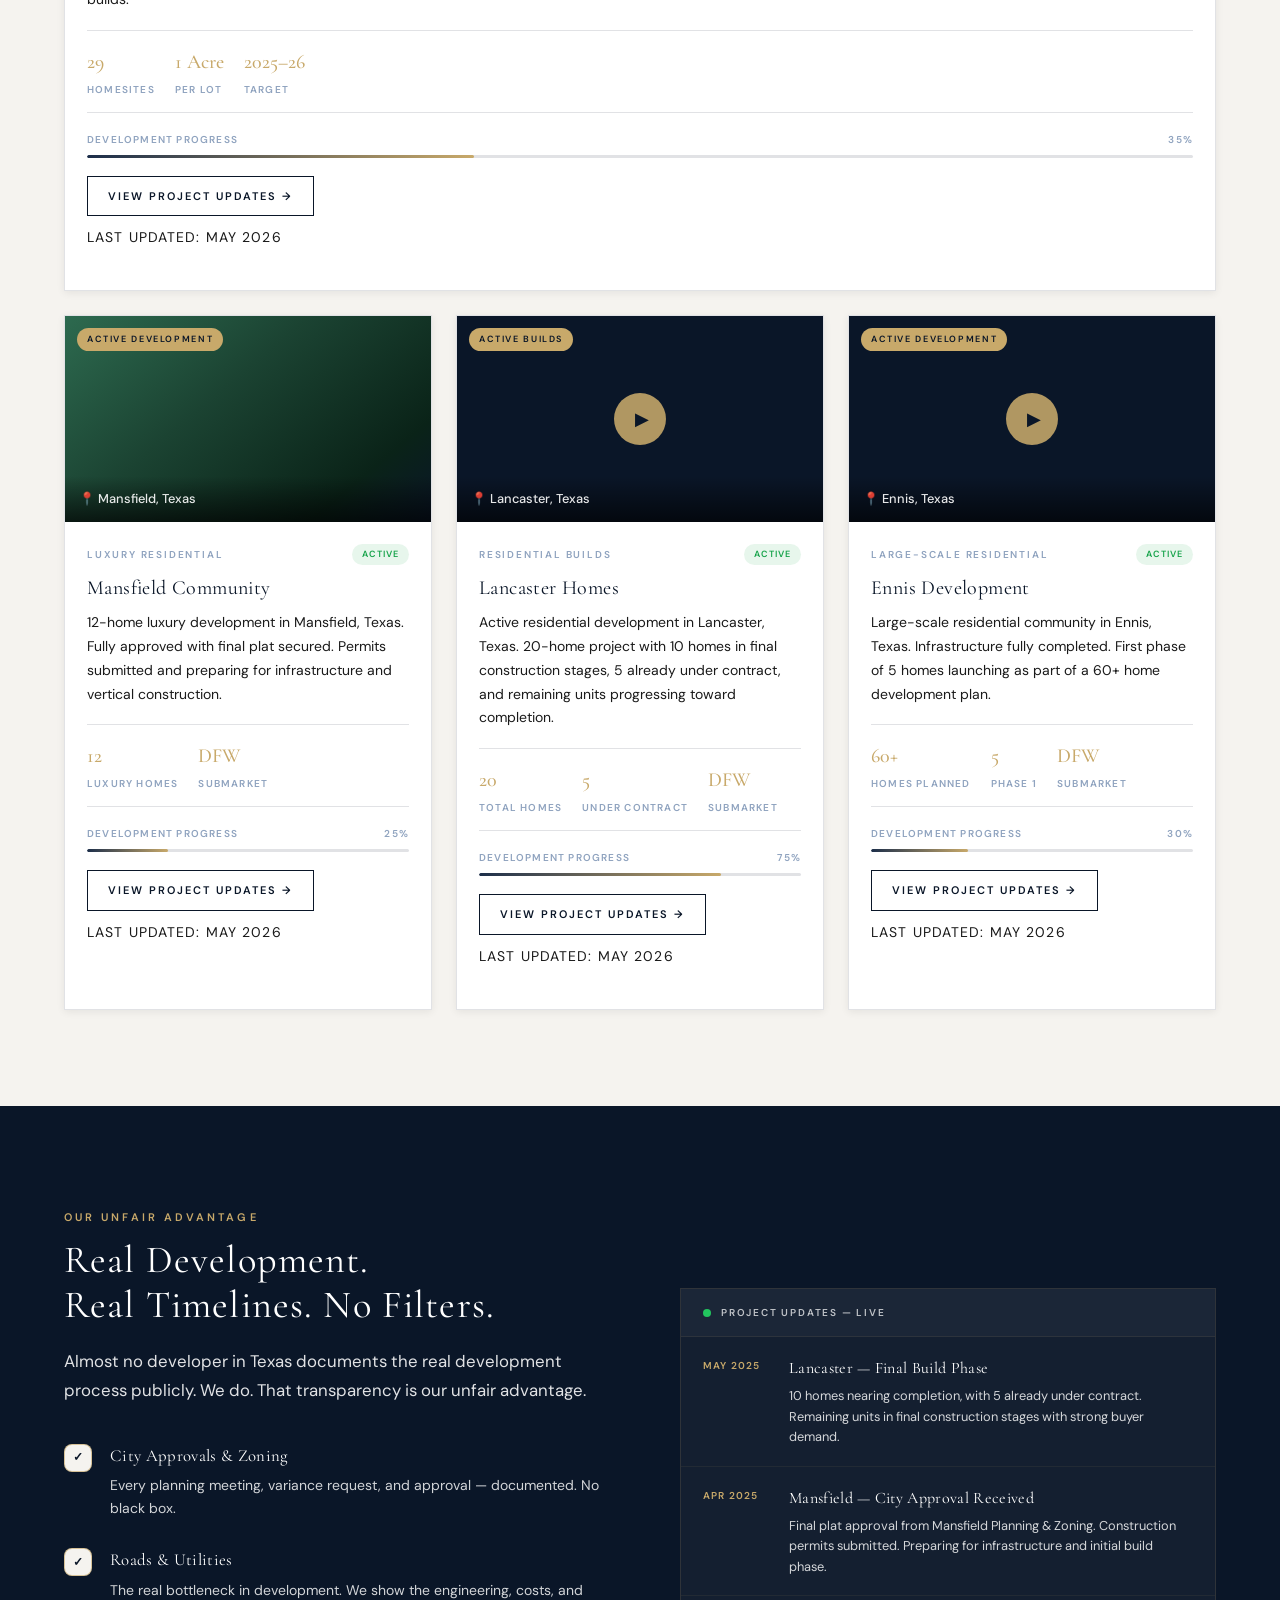
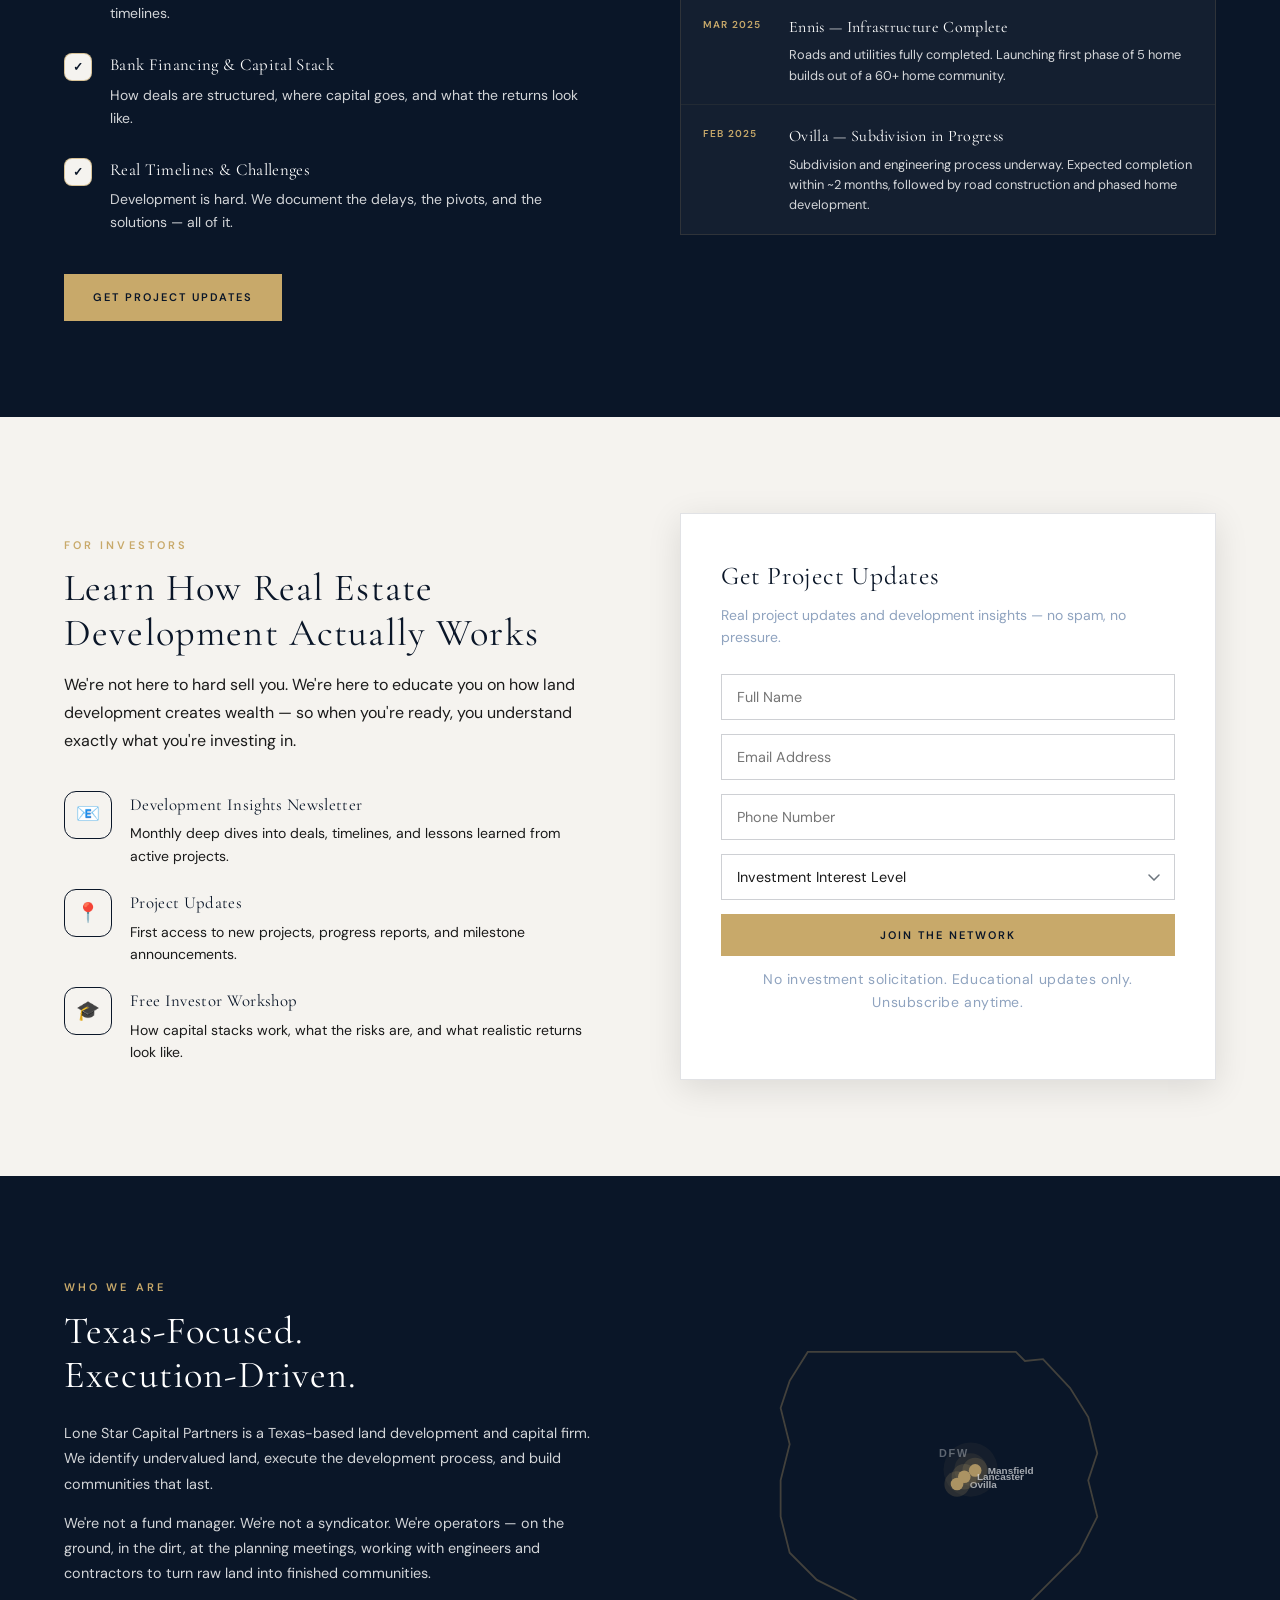
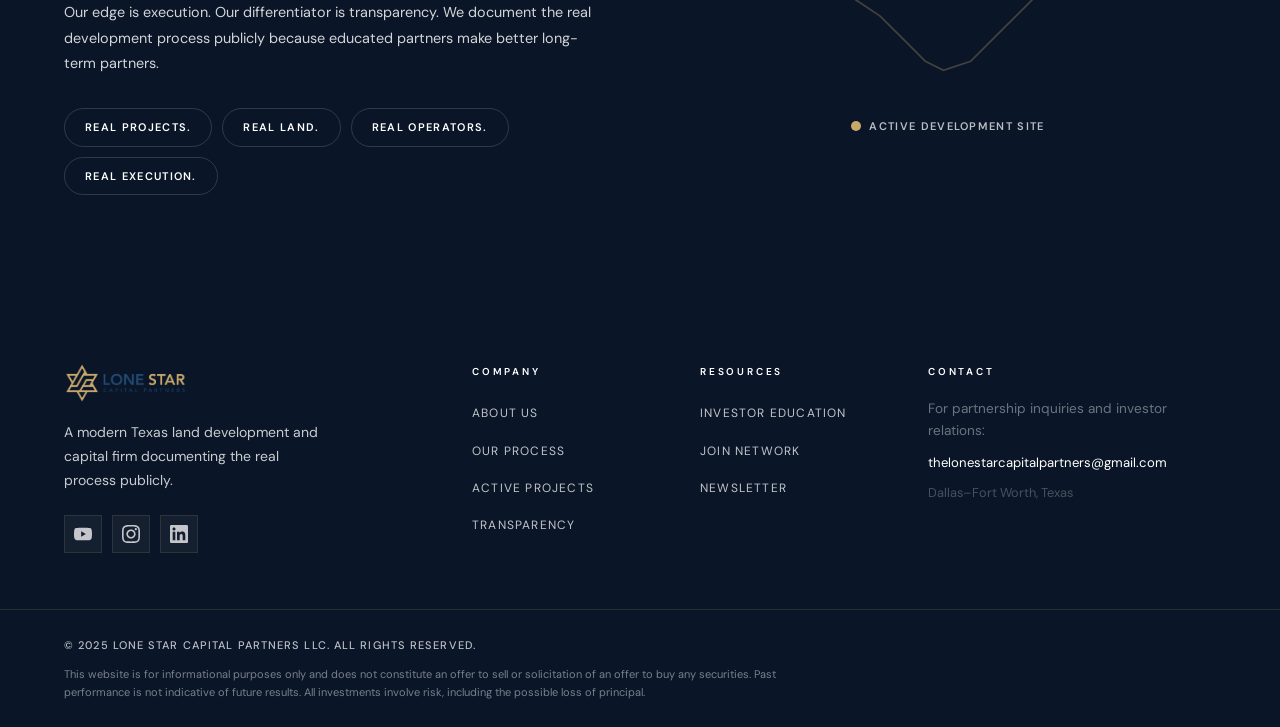
==== commit f5762df3: "Add branded Projects dropdown to navbar across all pages - Hover dropdown: dark navy panel, gold top" ====
--- a/index.html
+++ b/index.html
@@ -19,9 +19,46 @@
       </a>
       <ul class="nav-links" id="navLinks">
         <li><a href="#process">Process</a></li>
-        <li><a href="#projects">Projects</a></li>
+        <li class="has-dropdown" id="projectsDropdown">
+          <a href="#projects">Projects <span class="dd-chevron">▼</span></a>
+          <div class="nav-dropdown">
+            <div class="nav-dd-header">
+              <span>Active Portfolio</span>
+              <a href="#projects">View All →</a>
+            </div>
+            <a href="#projects" class="nav-dd-item">
+              <span class="nav-dd-dot nav-dd-dot--active"></span>
+              <span class="nav-dd-info">
+                <span class="nav-dd-name">Ovilla Development</span>
+                <span class="nav-dd-loc">Ovilla, Texas &nbsp;·&nbsp; 29 Homesites</span>
+              </span>
+            </a>
+            <a href="#projects" class="nav-dd-item">
+              <span class="nav-dd-dot nav-dd-dot--active"></span>
+              <span class="nav-dd-info">
+                <span class="nav-dd-name">Mansfield Community</span>
+                <span class="nav-dd-loc">Mansfield, Texas &nbsp;·&nbsp; 12 Luxury Homes</span>
+              </span>
+            </a>
+            <a href="#projects" class="nav-dd-item">
+              <span class="nav-dd-dot nav-dd-dot--active"></span>
+              <span class="nav-dd-info">
+                <span class="nav-dd-name">Lancaster Homes</span>
+                <span class="nav-dd-loc">Lancaster, Texas &nbsp;·&nbsp; 20 Homes</span>
+              </span>
+            </a>
+            <div class="nav-dd-sep"></div>
+            <a href="grays-creek.html" class="nav-dd-item">
+              <span class="nav-dd-dot nav-dd-dot--active"></span>
+              <span class="nav-dd-info">
+                <span class="nav-dd-name">Gray's Creek Ranch Estates</span>
+                <span class="nav-dd-loc">Ennis, Texas &nbsp;·&nbsp; 60+ Homes Planned</span>
+              </span>
+              <span class="nav-dd-arrow">↗</span>
+            </a>
+          </div>
+        </li>
         <li><a href="#transparency">Transparency</a></li>
-        <!-- <li><a href="#media">Media</a></li> -->
         <li><a href="#about">About</a></li>
         <li><a href="team.html">Team</a></li>
         <li><a href="#invest" class="nav-inquiry-mobile">Investor Inquiries</a></li>
--- a/styles.css
+++ b/styles.css
@@ -157,6 +157,133 @@
 /* Hide mobile inquiry link in desktop nav list */
 .nav-inquiry-mobile { display: none; }
 
+/* ── Projects dropdown ── */
+.has-dropdown { position: relative; }
+
+/* chevron indicator */
+.has-dropdown > a .dd-chevron {
+  display: inline-block;
+  font-size: 7px;
+  margin-left: 5px;
+  vertical-align: middle;
+  opacity: 0.55;
+  transition: transform 0.2s ease;
+}
+.has-dropdown:hover > a .dd-chevron { transform: rotate(180deg); }
+
+.nav-dropdown {
+  position: absolute;
+  top: calc(100% + 10px);
+  left: 50%;
+  transform: translateX(-50%) translateY(-6px);
+  min-width: 280px;
+  background: rgba(10,22,40,0.98);
+  backdrop-filter: blur(16px);
+  -webkit-backdrop-filter: blur(16px);
+  border: 0.5px solid rgba(200,169,106,0.18);
+  border-top: 2px solid rgba(200,169,106,0.5);
+  box-shadow: 0 24px 64px rgba(0,0,0,0.45);
+  padding: 10px 0 12px;
+  opacity: 0;
+  visibility: hidden;
+  transition: opacity 0.22s ease, visibility 0.22s ease, transform 0.22s ease;
+  z-index: 999;
+}
+.has-dropdown:hover .nav-dropdown {
+  opacity: 1;
+  visibility: visible;
+  transform: translateX(-50%) translateY(0);
+}
+
+/* "All Projects" header row */
+.nav-dd-header {
+  display: flex; align-items: center; justify-content: space-between;
+  padding: 8px 20px 12px;
+  border-bottom: 0.5px solid rgba(200,169,106,0.12);
+  margin-bottom: 6px;
+}
+.nav-dd-header span {
+  font-family: var(--fb); font-size: 9px; font-weight: 600;
+  letter-spacing: 0.26em; text-transform: uppercase;
+  color: rgba(200,169,106,0.55);
+}
+.nav-dd-header a {
+  font-family: var(--fb); font-size: 9px; font-weight: 600;
+  letter-spacing: 0.14em; text-transform: uppercase;
+  color: rgba(200,169,106,0.55);
+  border-bottom: none !important; padding: 0 !important;
+  transition: color 0.2s ease;
+}
+.nav-dd-header a::after { display: none !important; }
+.nav-dd-header a:hover { color: var(--red) !important; }
+
+/* Project row */
+.nav-dd-item {
+  display: flex; align-items: center;
+  padding: 9px 20px;
+  gap: 12px;
+  transition: background 0.18s ease;
+  text-decoration: none;
+  border-bottom: none !important;
+}
+.nav-dd-item::after { display: none !important; }
+.nav-dd-item:hover { background: rgba(200,169,106,0.06); }
+.nav-dd-item:hover .nav-dd-name { color: #FFFFFF !important; }
+
+.nav-dd-dot {
+  width: 6px; height: 6px; border-radius: 50%;
+  flex-shrink: 0;
+}
+.nav-dd-dot--active { background: #22c55e; }
+.nav-dd-dot--muted  { background: rgba(200,169,106,0.35); }
+
+.nav-dd-info { display: flex; flex-direction: column; gap: 2px; flex: 1; }
+.nav-dd-name {
+  font-family: var(--fh); font-size: 0.97rem; font-weight: 400;
+  color: rgba(255,255,255,0.82); letter-spacing: 0.02em; line-height: 1.2;
+  transition: color 0.18s ease;
+  text-transform: none !important; letter-spacing: 0.02em !important;
+}
+.nav-dd-loc {
+  font-family: var(--fb); font-size: 9px; font-weight: 500;
+  letter-spacing: 0.14em; text-transform: uppercase;
+  color: rgba(200,169,106,0.45);
+}
+
+/* Dedicated page arrow badge */
+.nav-dd-arrow {
+  font-size: 10px; color: rgba(200,169,106,0.4);
+  flex-shrink: 0; transition: color 0.18s ease, transform 0.18s ease;
+}
+.nav-dd-item:hover .nav-dd-arrow { color: var(--red); transform: translate(2px,-2px); }
+
+/* Divider inside dropdown */
+.nav-dd-sep {
+  height: 0.5px;
+  background: rgba(200,169,106,0.1);
+  margin: 6px 0;
+}
+
+/* Mobile: show dropdown links inline */
+@media (max-width: 768px) {
+  .nav-dropdown {
+    position: static;
+    transform: none;
+    opacity: 1; visibility: visible;
+    background: rgba(255,255,255,0.04);
+    border: none; border-top: none;
+    box-shadow: none;
+    backdrop-filter: none;
+    padding: 0;
+    margin: 0;
+    display: none;
+  }
+  .has-dropdown.open .nav-dropdown { display: block; }
+  .nav-dd-item { padding: 8px 28px; }
+  .nav-dd-header { padding: 6px 28px 10px; }
+  .has-dropdown > a .dd-chevron { display: none; }
+}
+
 .hamburger { display: none; flex-direction: column; gap: 5px; padding: 8px; }
 .hamburger span { display: block; width: 22px; height: 1.5px; background: var(--white); border-radius: 2px; transition: var(--t); }
 .hamburger.open span:nth-child(1) { transform: translateY(6.5px) rotate(45deg); }
@@ -361,7 +488,7 @@
 }
 .step-num {
   font-family: var(--fb); font-size: 10px; font-weight: 600;
-  color: var(--red); letter-spacing: 0.18em; margin-bottom: 16px; text-transform: uppercase;
+  color: var(--navy); letter-spacing: 0.18em; margin-bottom: 16px; text-transform: uppercase;
 }
 .step-icon-wrap {
   width: 56px; height: 56px;
@@ -381,7 +508,7 @@
   width: 36px; height: 1px;
   background: linear-gradient(to right, transparent, rgba(200,169,106,0.85), transparent);
 }
-.process-step:hover .step-icon-wrap { background: var(--off-alt); border-color: var(--red); transform: scale(1.06); }
+.process-step:hover .step-icon-wrap { background: var(--navy-l); border-color: var(--navy-l); transform: scale(1.06); }
 .step-icon { font-size: 1.25rem; }
 .process-step h3 {
   font-family: var(--fh); font-size: 1.15rem; font-weight: 400;
